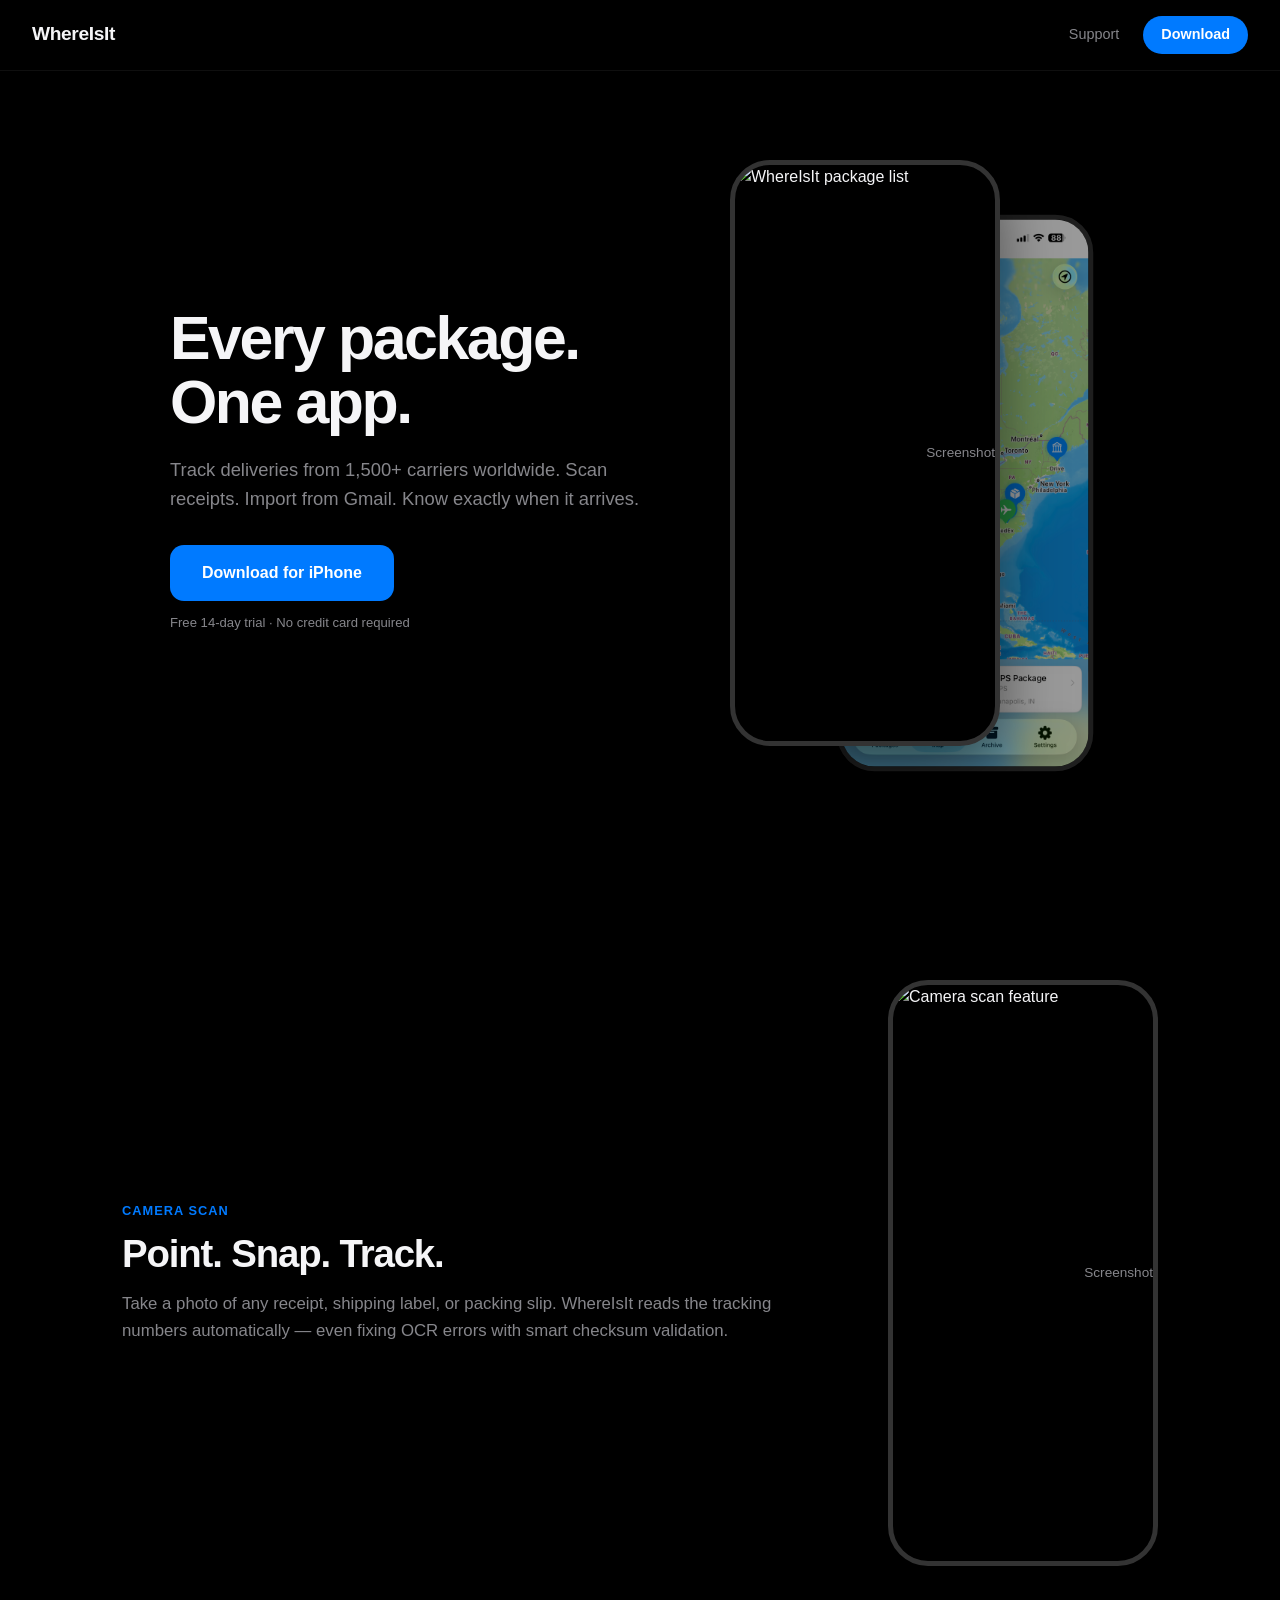
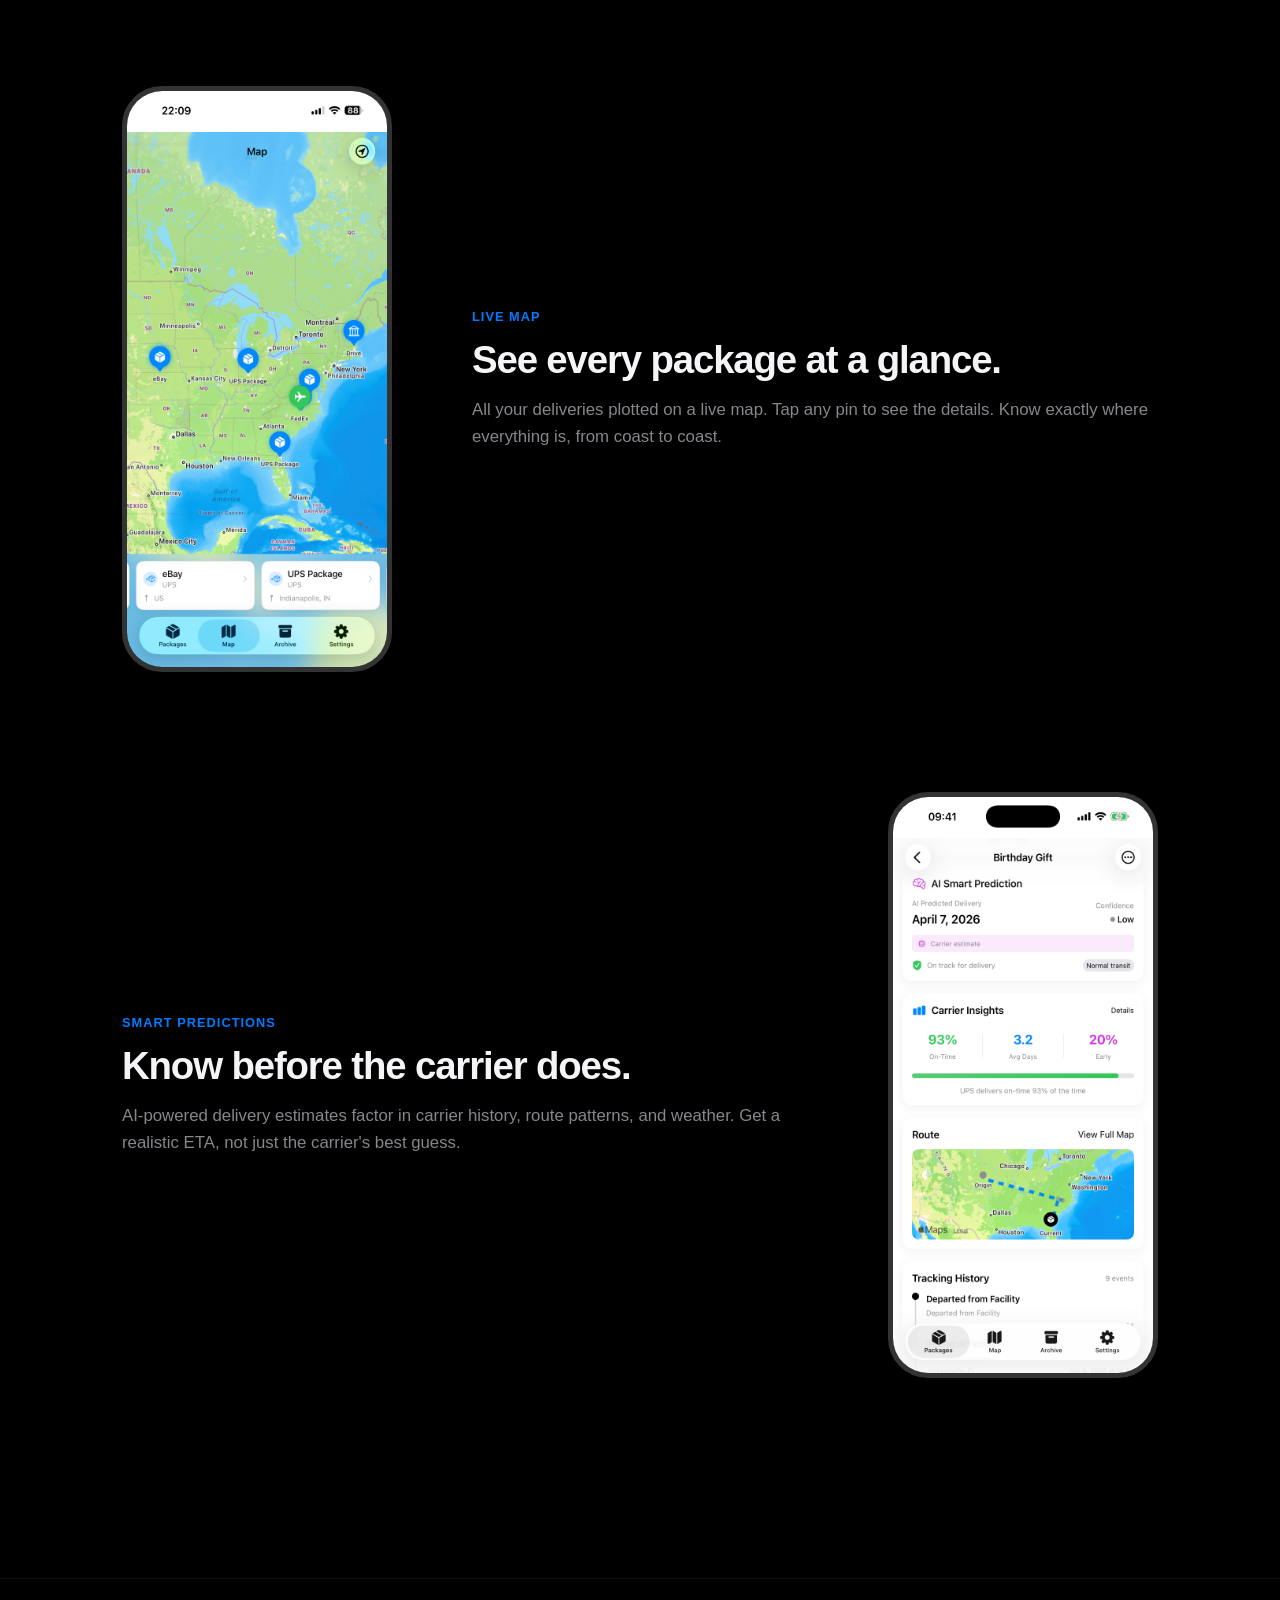
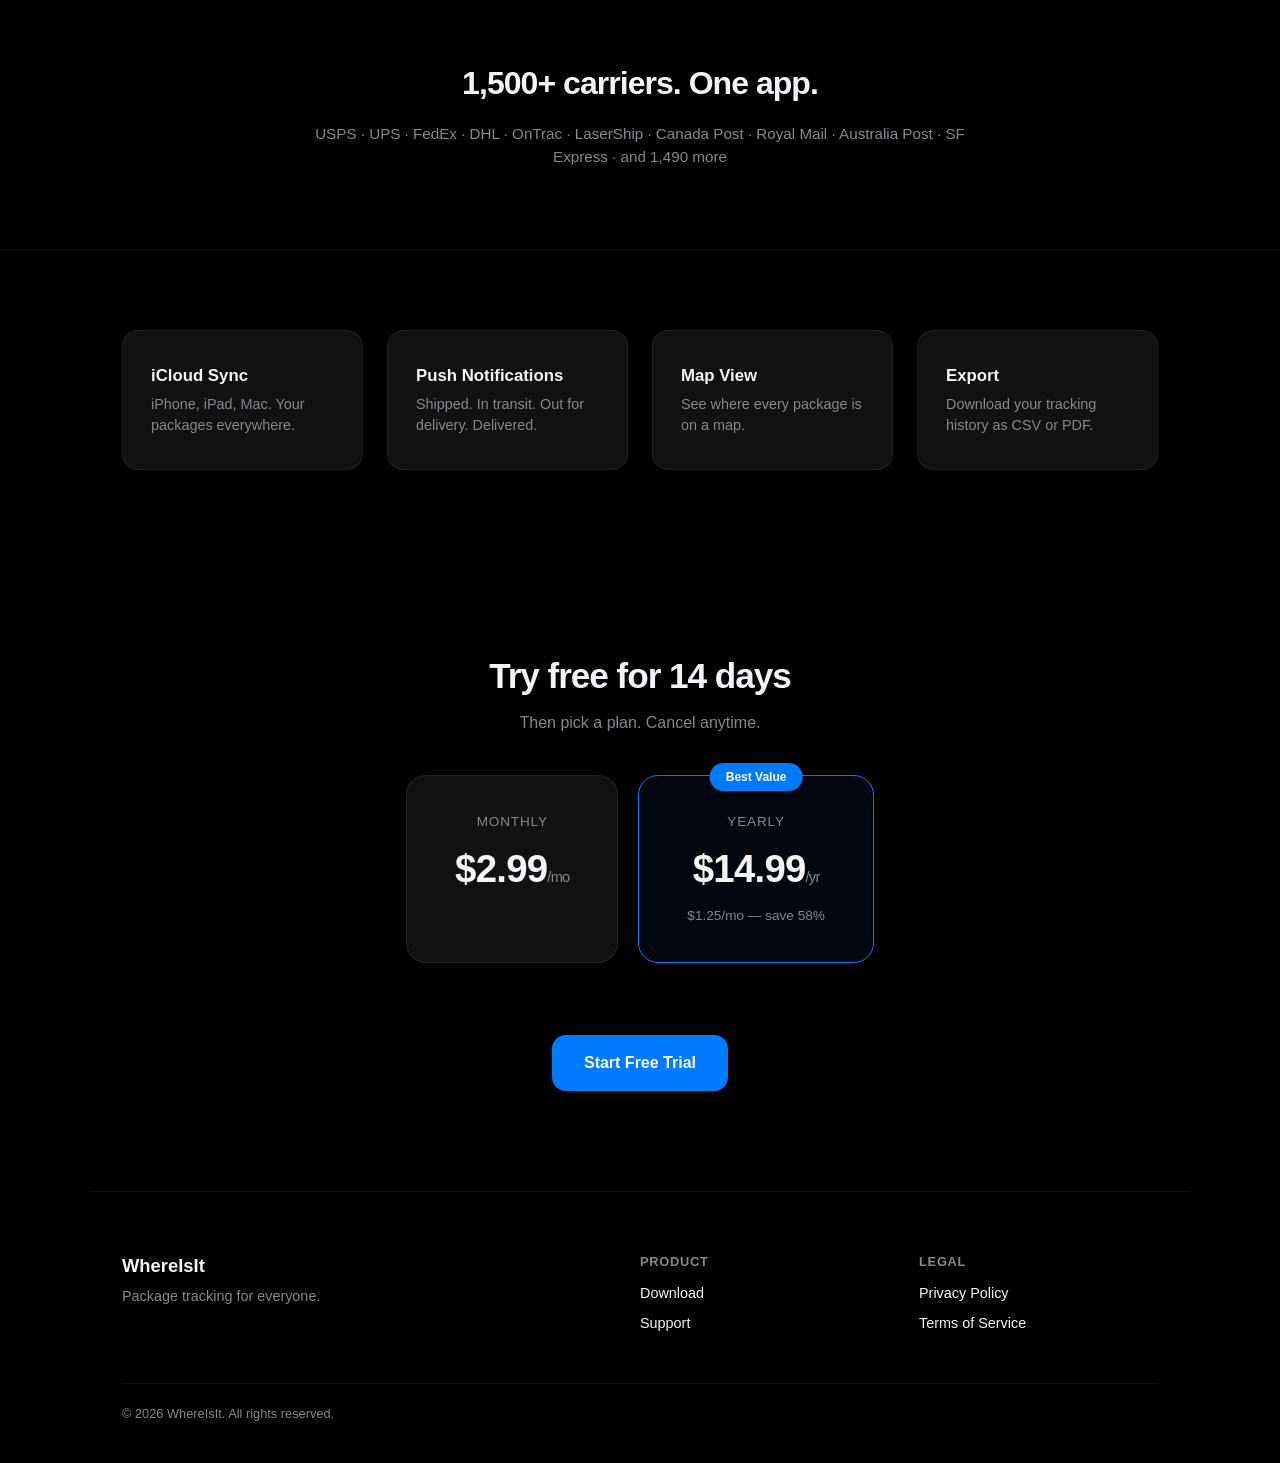
==== index.html @ 3657b67a "Rename to Push Notifications, update copyright to CR Industries LLC Co-Authored-By: Claude Opus 4.6 " ====
<!DOCTYPE html>
<html lang="en">
<head>
    <meta charset="UTF-8">
    <meta name="viewport" content="width=device-width, initial-scale=1.0">
    <title>WhereIsIt — Package Tracking</title>
    <meta name="description" content="Track packages from 1,500+ carriers in one app. USPS, UPS, FedEx, DHL and more. Camera scan, Gmail import, smart delivery predictions.">
    <link rel="stylesheet" href="landing.css">
    <link rel="icon" type="image/png" href="favicon.png">
    <meta property="og:title" content="WhereIsIt — Track All Your Packages">
    <meta property="og:description" content="One app for every delivery. 1,500+ carriers. Camera scan. Gmail import. Smart predictions.">
    <meta property="og:type" content="website">
    <meta property="og:url" content="https://whereisit.now">
</head>
<body>

    <nav>
        <a href="index.html" class="nav-logo">WhereIsIt</a>
        <div class="nav-right">
            <a href="support.html">Support</a>
            <a href="#" class="nav-download">Download</a>
        </div>
    </nav>

    <!-- Hero -->
    <section class="hero">
        <div class="hero-content">
            <h1>Every package.<br>One app.</h1>
            <p>Track deliveries from 1,500+ carriers worldwide. Scan receipts. Import from Gmail. Know exactly when it arrives.</p>
            <a href="#" class="btn-primary">Download for iPhone</a>
            <span class="hero-note">Free 14-day trial &middot; No credit card required</span>
        </div>
        <div class="hero-phones">
            <div class="phone-frame">
                <img src="screenshot-list.png" alt="WhereIsIt package list" onerror="this.parentElement.classList.add('placeholder')">
            </div>
            <div class="phone-frame phone-behind">
                <img src="screenshot-map.png" alt="WhereIsIt map view" onerror="this.parentElement.classList.add('placeholder')">
            </div>
        </div>
    </section>

    <!-- Features -->
    <section class="features">
        <div class="feature-row">
            <div class="feature-text">
                <div class="feature-label">Camera Scan</div>
                <h2>Point. Snap. Track.</h2>
                <p>Take a photo of any receipt, shipping label, or packing slip. WhereIsIt reads the tracking numbers automatically — even fixing OCR errors with smart checksum validation.</p>
            </div>
            <div class="feature-visual">
                <div class="phone-frame">
                    <img src="screenshot-scan.png" alt="Camera scan feature" onerror="this.parentElement.classList.add('placeholder')">
                </div>
            </div>
        </div>

        <div class="feature-row reverse">
            <div class="feature-text">
                <div class="feature-label">Live Map</div>
                <h2>See every package at a glance.</h2>
                <p>All your deliveries plotted on a live map. Tap any pin to see the details. Know exactly where everything is, from coast to coast.</p>
            </div>
            <div class="feature-visual">
                <div class="phone-frame">
                    <img src="screenshot-map.png" alt="Package map view" onerror="this.parentElement.classList.add('placeholder')">
                </div>
            </div>
        </div>

        <div class="feature-row">
            <div class="feature-text">
                <div class="feature-label">Smart Predictions</div>
                <h2>Know before the carrier does.</h2>
                <p>AI-powered delivery estimates factor in carrier history, route patterns, and weather. Get a realistic ETA, not just the carrier's best guess.</p>
            </div>
            <div class="feature-visual">
                <div class="phone-frame">
                    <img src="screenshot-detail.png" alt="Delivery prediction" onerror="this.parentElement.classList.add('placeholder')">
                </div>
            </div>
        </div>
    </section>

    <!-- Carriers -->
    <section class="carriers">
        <h2>1,500+ carriers. One app.</h2>
        <p>USPS &middot; UPS &middot; FedEx &middot; DHL &middot; OnTrac &middot; LaserShip &middot; Canada Post &middot; Royal Mail &middot; Australia Post &middot; SF Express &middot; and 1,490 more</p>
    </section>

    <!-- More features -->
    <section class="grid-features">
        <div class="grid-feature">
            <h3>iCloud Sync</h3>
            <p>iPhone, iPad, Mac. Your packages everywhere.</p>
        </div>
        <div class="grid-feature">
            <h3>Push Notifications</h3>
            <p>Shipped. In transit. Out for delivery. Delivered.</p>
        </div>
        <div class="grid-feature">
            <h3>Map View</h3>
            <p>See where every package is on a map.</p>
        </div>
        <div class="grid-feature">
            <h3>Export</h3>
            <p>Download your tracking history as CSV or PDF.</p>
        </div>
    </section>

    <!-- Pricing -->
    <section class="pricing">
        <h2>Try free for 14 days</h2>
        <p class="pricing-sub">Then pick a plan. Cancel anytime.</p>
        <div class="pricing-options">
            <div class="plan">
                <div class="plan-name">Monthly</div>
                <div class="plan-price">$2.99<span>/mo</span></div>
            </div>
            <div class="plan plan-featured">
                <div class="plan-badge">Best Value</div>
                <div class="plan-name">Yearly</div>
                <div class="plan-price">$14.99<span>/yr</span></div>
                <div class="plan-savings">$1.25/mo — save 58%</div>
            </div>
        </div>
        <a href="#" class="btn-primary">Start Free Trial</a>
    </section>

    <!-- Footer -->
    <footer>
        <div class="footer-grid">
            <div class="footer-col">
                <div class="footer-logo">WhereIsIt</div>
                <p class="footer-tagline">Package tracking for everyone.</p>
            </div>
            <div class="footer-col">
                <h4>Product</h4>
                <a href="#">Download</a>
                <a href="support.html">Support</a>
            </div>
            <div class="footer-col">
                <h4>Legal</h4>
                <a href="privacy.html">Privacy Policy</a>
                <a href="terms.html">Terms of Service</a>
            </div>
        </div>
        <div class="footer-bottom">
            <p>&copy; 2026 WhereIsIt. All rights reserved.</p>
        </div>
    </footer>

</body>
</html>
---- landing.css ----
* { margin: 0; padding: 0; box-sizing: border-box; }

:root {
    --bg: #000;
    --surface: #111;
    --surface-2: #1a1a1a;
    --text: #f5f5f7;
    --text-secondary: #86868b;
    --accent: #007AFF;
    --radius: 16px;
}

body {
    font-family: -apple-system, BlinkMacSystemFont, 'SF Pro Display', 'Helvetica Neue', sans-serif;
    background: var(--bg);
    color: var(--text);
    line-height: 1.5;
    -webkit-font-smoothing: antialiased;
}

/* Nav */
nav {
    position: fixed;
    top: 0;
    left: 0;
    right: 0;
    z-index: 100;
    display: flex;
    justify-content: space-between;
    align-items: center;
    padding: 16px 32px;
    background: rgba(0, 0, 0, 0.7);
    backdrop-filter: saturate(180%) blur(20px);
    -webkit-backdrop-filter: saturate(180%) blur(20px);
    border-bottom: 1px solid rgba(255, 255, 255, 0.06);
}

.nav-logo {
    font-size: 1.2em;
    font-weight: 700;
    color: var(--text);
    text-decoration: none;
    letter-spacing: -0.02em;
}

.nav-right {
    display: flex;
    gap: 24px;
    align-items: center;
}

.nav-right a {
    color: var(--text-secondary);
    text-decoration: none;
    font-size: 0.9em;
    font-weight: 500;
    transition: color 0.2s;
}

.nav-right a:hover { color: var(--text); }

.nav-download {
    background: var(--accent) !important;
    color: white !important;
    padding: 8px 18px;
    border-radius: 20px;
    font-weight: 600 !important;
}

/* Hero */
.hero {
    min-height: 100vh;
    display: flex;
    align-items: center;
    justify-content: center;
    padding: 120px 32px 80px;
    gap: 60px;
    max-width: 1200px;
    margin: 0 auto;
}

.hero-content {
    flex: 1;
    max-width: 500px;
}

.hero-content h1 {
    font-size: 3.8em;
    font-weight: 700;
    line-height: 1.05;
    letter-spacing: -0.04em;
}

.hero-content p {
    font-size: 1.15em;
    color: var(--text-secondary);
    margin-top: 20px;
    line-height: 1.6;
}

.btn-primary {
    display: inline-block;
    margin-top: 32px;
    padding: 16px 32px;
    background: var(--accent);
    color: white;
    text-decoration: none;
    border-radius: 14px;
    font-size: 1em;
    font-weight: 600;
    transition: opacity 0.2s;
}

.btn-primary:hover { opacity: 0.85; }

.hero-note {
    display: block;
    margin-top: 12px;
    font-size: 0.82em;
    color: var(--text-secondary);
}

.hero-phones {
    flex: 0 0 auto;
    position: relative;
    width: 380px;
    height: 620px;
}

/* Phone mockup */
.phone-frame {
    width: 270px;
    height: 586px;
    background: #000;
    border-radius: 40px;
    border: 5px solid #333;
    overflow: hidden;
    position: relative;
    box-shadow: 0 20px 60px rgba(0, 0, 0, 0.5);
}

.phone-frame img {
    width: 100%;
    height: 100%;
    object-fit: fill;
}

.phone-frame.placeholder {
    display: flex;
    align-items: center;
    justify-content: center;
}

.phone-frame.placeholder::after {
    content: 'Screenshot';
    color: var(--text-secondary);
    font-size: 0.85em;
}

.hero-phones .phone-frame:first-child {
    position: absolute;
    left: 0;
    top: 0;
    z-index: 2;
}

.hero-phones .phone-behind {
    position: absolute;
    left: 100px;
    top: 40px;
    z-index: 1;
    opacity: 0.6;
    transform: scale(0.95);
}

/* Features */
.features {
    max-width: 1100px;
    margin: 0 auto;
    padding: 80px 32px;
}

.feature-row {
    display: flex;
    align-items: center;
    gap: 80px;
    margin-bottom: 120px;
}

.feature-row.reverse {
    flex-direction: row-reverse;
}

.feature-text {
    flex: 1;
}

.feature-label {
    font-size: 0.8em;
    font-weight: 600;
    color: var(--accent);
    text-transform: uppercase;
    letter-spacing: 0.08em;
    margin-bottom: 12px;
}

.feature-text h2 {
    font-size: 2.4em;
    font-weight: 700;
    line-height: 1.1;
    letter-spacing: -0.03em;
}

.feature-text p {
    font-size: 1.05em;
    color: var(--text-secondary);
    margin-top: 16px;
    line-height: 1.6;
}

.feature-visual {
    flex: 0 0 auto;
}

.feature-visual .phone-frame {
    width: 270px;
    height: 586px;
}

/* Carriers */
.carriers {
    text-align: center;
    padding: 80px 32px;
    border-top: 1px solid rgba(255, 255, 255, 0.06);
    border-bottom: 1px solid rgba(255, 255, 255, 0.06);
}

.carriers h2 {
    font-size: 2em;
    font-weight: 700;
    letter-spacing: -0.03em;
}

.carriers p {
    color: var(--text-secondary);
    margin-top: 16px;
    font-size: 0.95em;
    max-width: 700px;
    margin-left: auto;
    margin-right: auto;
}

/* Grid features */
.grid-features {
    max-width: 1100px;
    margin: 0 auto;
    padding: 80px 32px;
    display: grid;
    grid-template-columns: repeat(4, 1fr);
    gap: 24px;
}

.grid-feature {
    background: var(--surface);
    border-radius: var(--radius);
    padding: 32px 28px;
    border: 1px solid rgba(255, 255, 255, 0.06);
}

.grid-feature h3 {
    font-size: 1.05em;
    font-weight: 650;
    margin-bottom: 6px;
}

.grid-feature p {
    font-size: 0.9em;
    color: var(--text-secondary);
    line-height: 1.5;
}

/* Pricing */
.pricing {
    text-align: center;
    padding: 100px 32px;
}

.pricing h2 {
    font-size: 2.2em;
    font-weight: 700;
    letter-spacing: -0.03em;
}

.pricing-sub {
    color: var(--text-secondary);
    margin-top: 8px;
    margin-bottom: 40px;
}

.pricing-options {
    display: flex;
    justify-content: center;
    gap: 20px;
    margin-bottom: 40px;
    flex-wrap: wrap;
}

.plan {
    background: var(--surface);
    border: 1px solid rgba(255, 255, 255, 0.08);
    border-radius: 20px;
    padding: 36px 48px;
    min-width: 200px;
    position: relative;
}

.plan-featured {
    border-color: var(--accent);
    background: rgba(0, 122, 255, 0.06);
}

.plan-badge {
    position: absolute;
    top: -13px;
    left: 50%;
    transform: translateX(-50%);
    background: var(--accent);
    color: white;
    padding: 5px 16px;
    border-radius: 20px;
    font-size: 0.75em;
    font-weight: 600;
    white-space: nowrap;
}

.plan-name {
    font-size: 0.85em;
    color: var(--text-secondary);
    text-transform: uppercase;
    letter-spacing: 0.06em;
    font-weight: 500;
    margin-bottom: 8px;
}

.plan-price {
    font-size: 2.4em;
    font-weight: 700;
    letter-spacing: -0.02em;
}

.plan-price span {
    font-size: 0.38em;
    font-weight: 400;
    color: var(--text-secondary);
}

.plan-savings {
    margin-top: 8px;
    font-size: 0.85em;
    color: var(--text-secondary);
}

/* Footer */
footer {
    border-top: 1px solid rgba(255, 255, 255, 0.06);
    padding: 60px 32px 40px;
    max-width: 1100px;
    margin: 0 auto;
}

.footer-grid {
    display: grid;
    grid-template-columns: 2fr 1fr 1fr;
    gap: 40px;
    margin-bottom: 40px;
}

.footer-logo {
    font-size: 1.15em;
    font-weight: 700;
    margin-bottom: 6px;
}

.footer-tagline {
    color: var(--text-secondary);
    font-size: 0.9em;
}

.footer-col h4 {
    font-size: 0.8em;
    text-transform: uppercase;
    letter-spacing: 0.06em;
    color: var(--text-secondary);
    margin-bottom: 12px;
}

.footer-col a {
    display: block;
    color: var(--text);
    text-decoration: none;
    font-size: 0.9em;
    margin-bottom: 8px;
    transition: color 0.2s;
}

.footer-col a:hover { color: var(--accent); }

.footer-bottom {
    border-top: 1px solid rgba(255, 255, 255, 0.06);
    padding-top: 20px;
}

.footer-bottom p {
    font-size: 0.8em;
    color: var(--text-secondary);
}

/* Responsive */
@media (max-width: 900px) {
    .hero {
        flex-direction: column;
        text-align: center;
        padding-top: 100px;
        min-height: auto;
    }
    .hero-content h1 { font-size: 2.6em; }
    .hero-phones {
        width: 280px;
        height: 480px;
    }
    .hero-phones .phone-frame {
        width: 220px;
        height: 450px;
    }
    .hero-phones .phone-behind {
        left: 60px;
        top: 30px;
    }
    .feature-row,
    .feature-row.reverse {
        flex-direction: column;
        text-align: center;
        gap: 40px;
    }
    .grid-features {
        grid-template-columns: repeat(2, 1fr);
    }
    .footer-grid {
        grid-template-columns: 1fr;
    }
}

@media (max-width: 600px) {
    .hero-content h1 { font-size: 2em; }
    .feature-text h2 { font-size: 1.8em; }
    .grid-features {
        grid-template-columns: 1fr;
    }
    nav { padding: 14px 20px; }
    .hero, .features, .carriers, .grid-features, .pricing {
        padding-left: 20px;
        padding-right: 20px;
    }
}
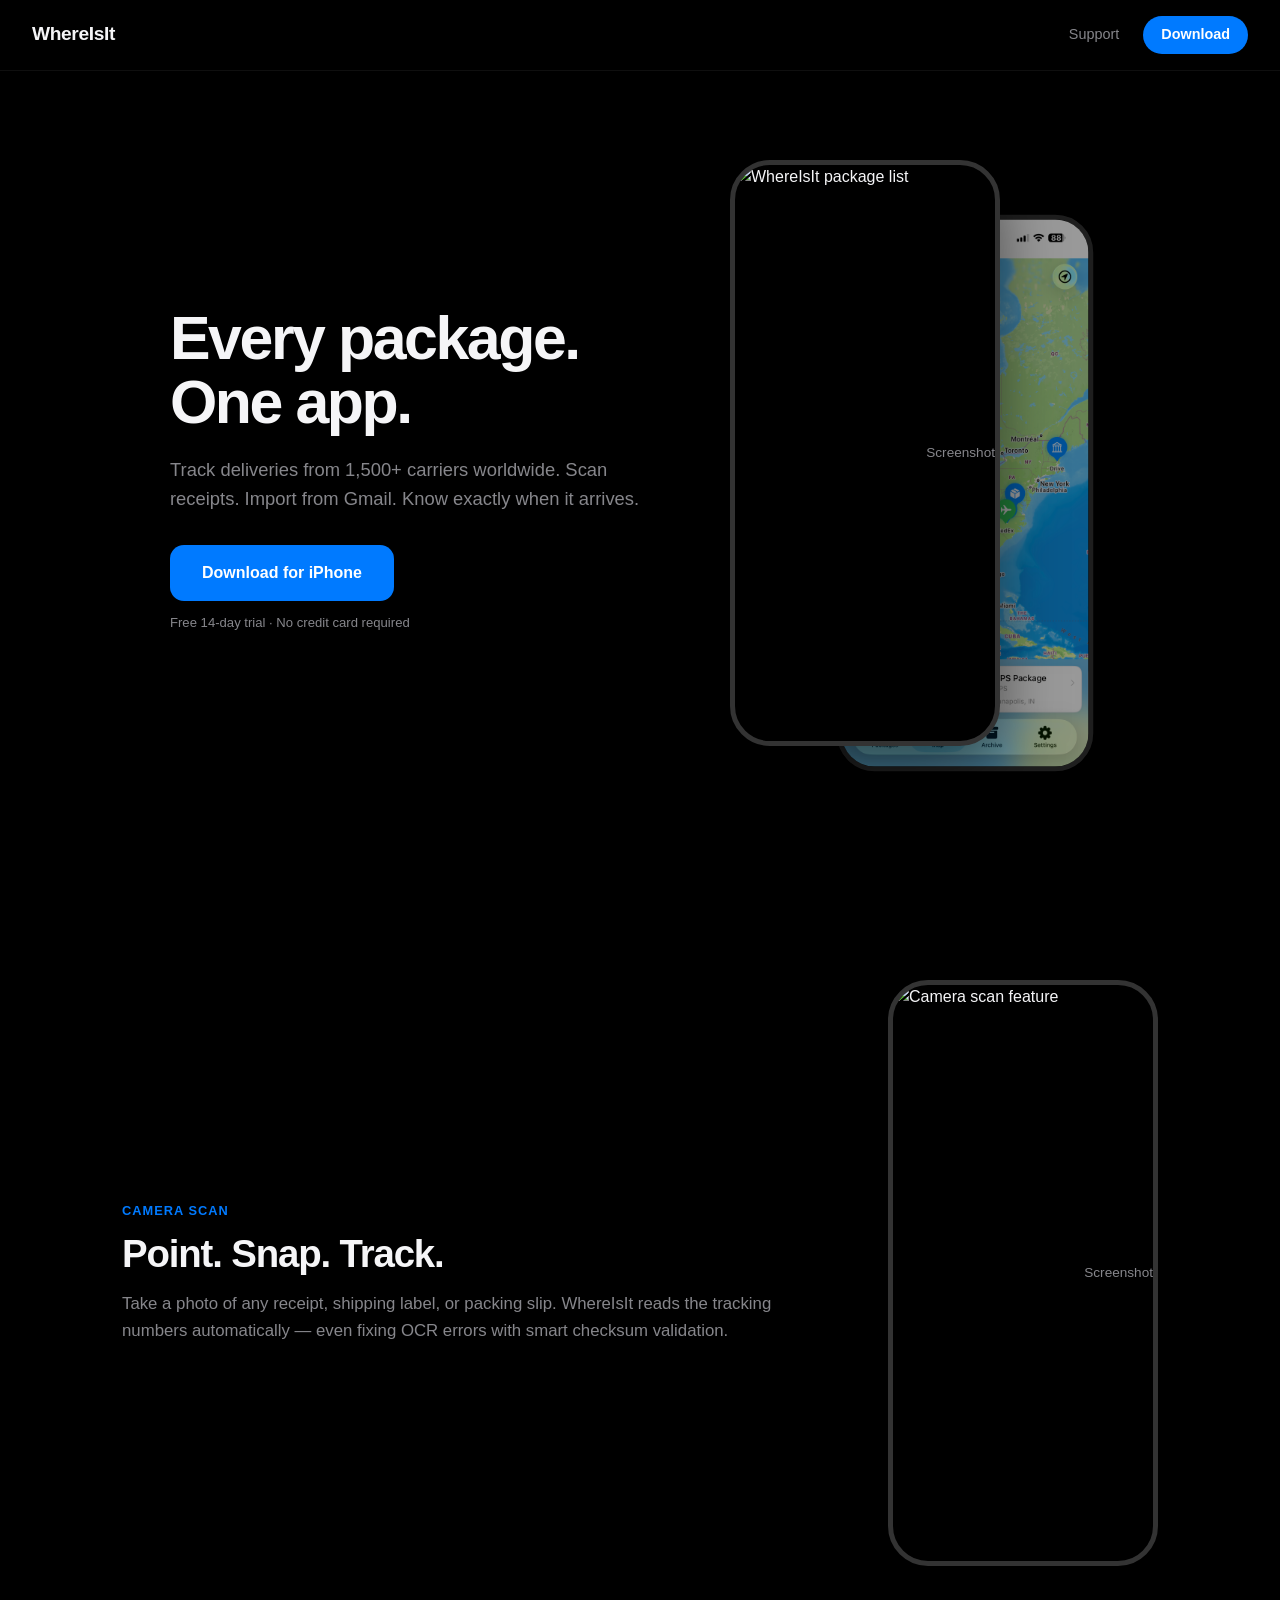
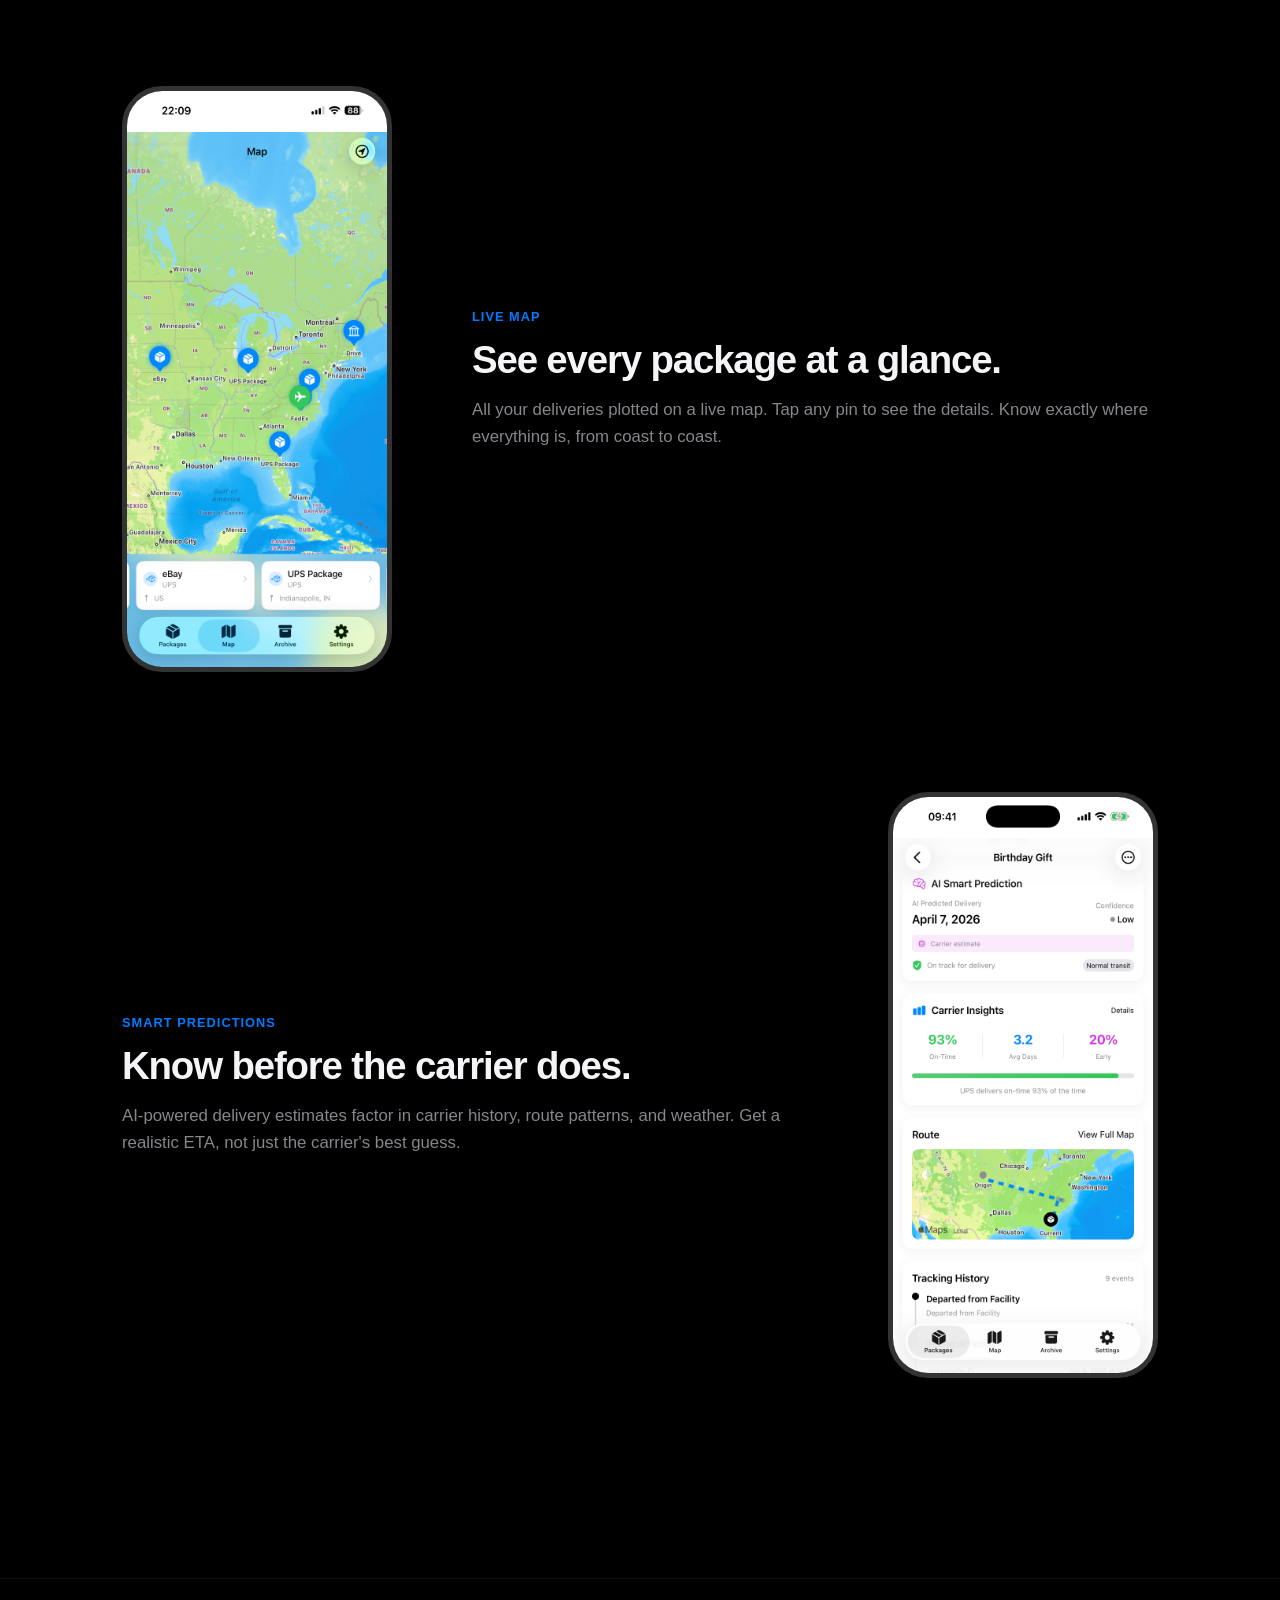
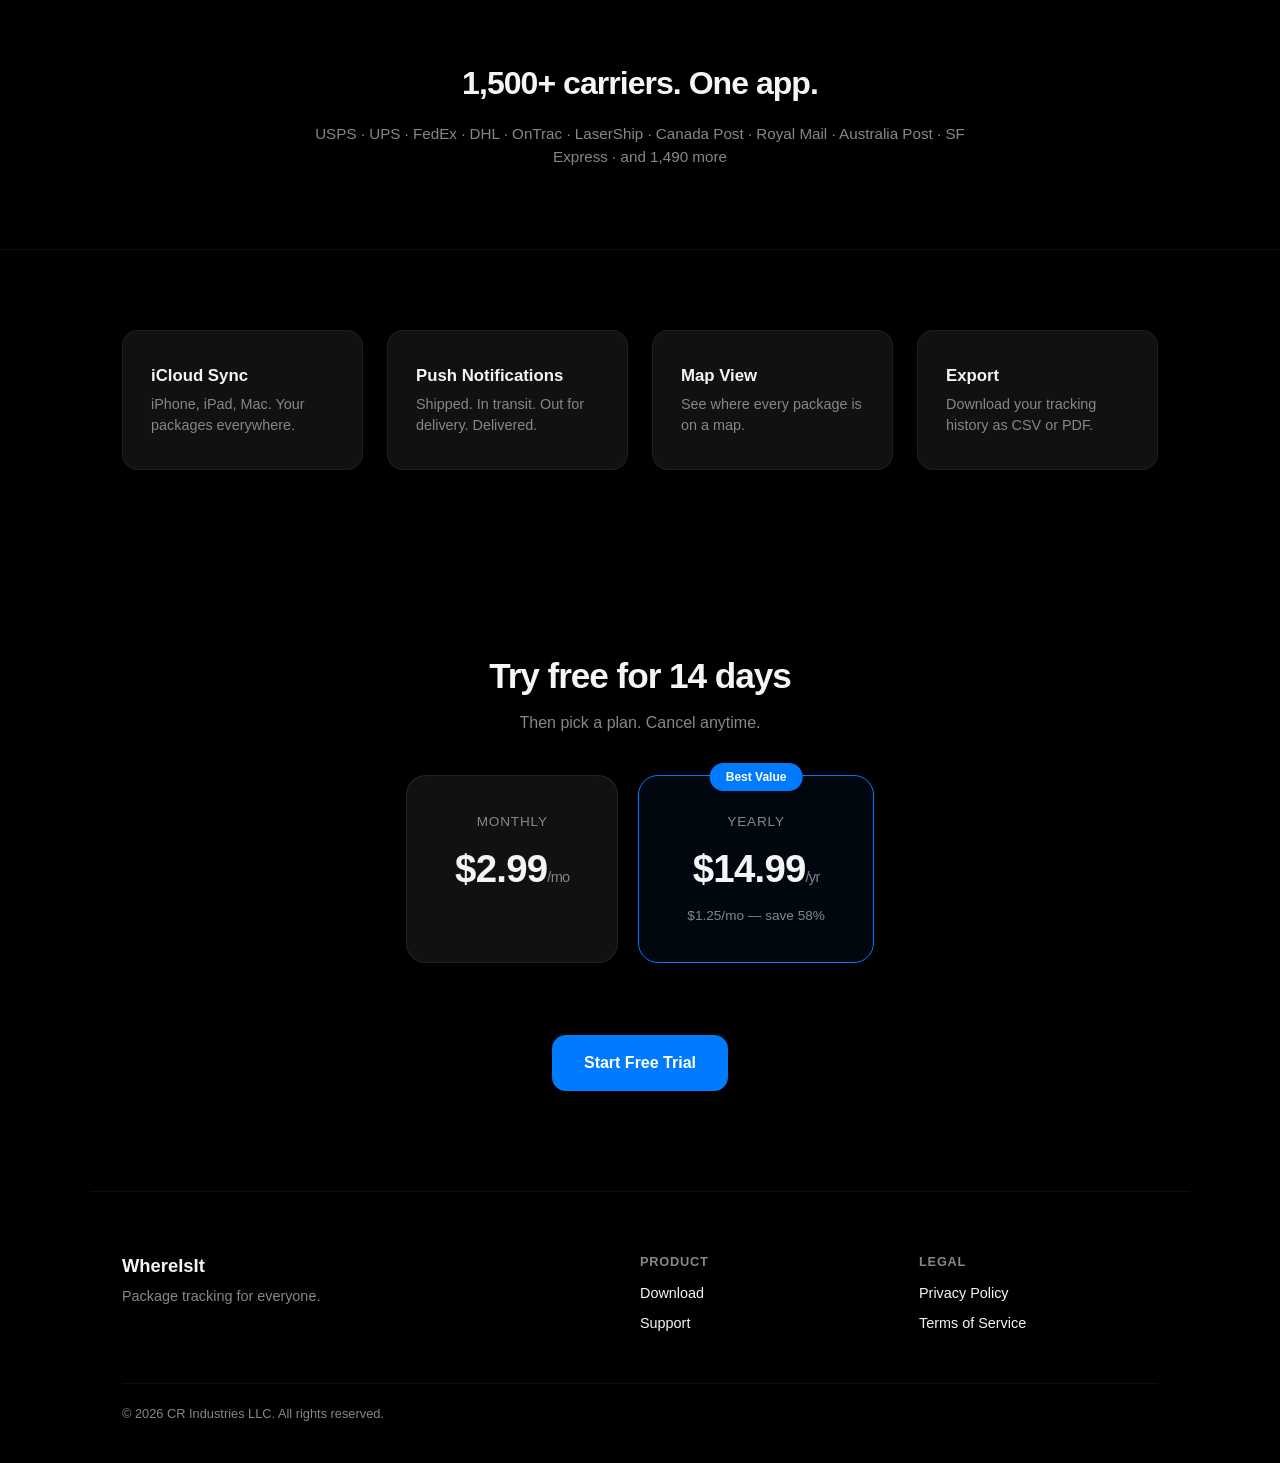
==== commit f04fe9e4: "Fix copyright on all pages to CR Industries LLC Co-Authored-By: Claude Opus 4.6 (1M context) <norepl" ====
--- a/index.html
+++ b/index.html
@@ -146,7 +146,7 @@
             </div>
         </div>
         <div class="footer-bottom">
-            <p>&copy; 2026 WhereIsIt. All rights reserved.</p>
+            <p>&copy; 2026 CR Industries LLC. All rights reserved.</p>
         </div>
     </footer>
 
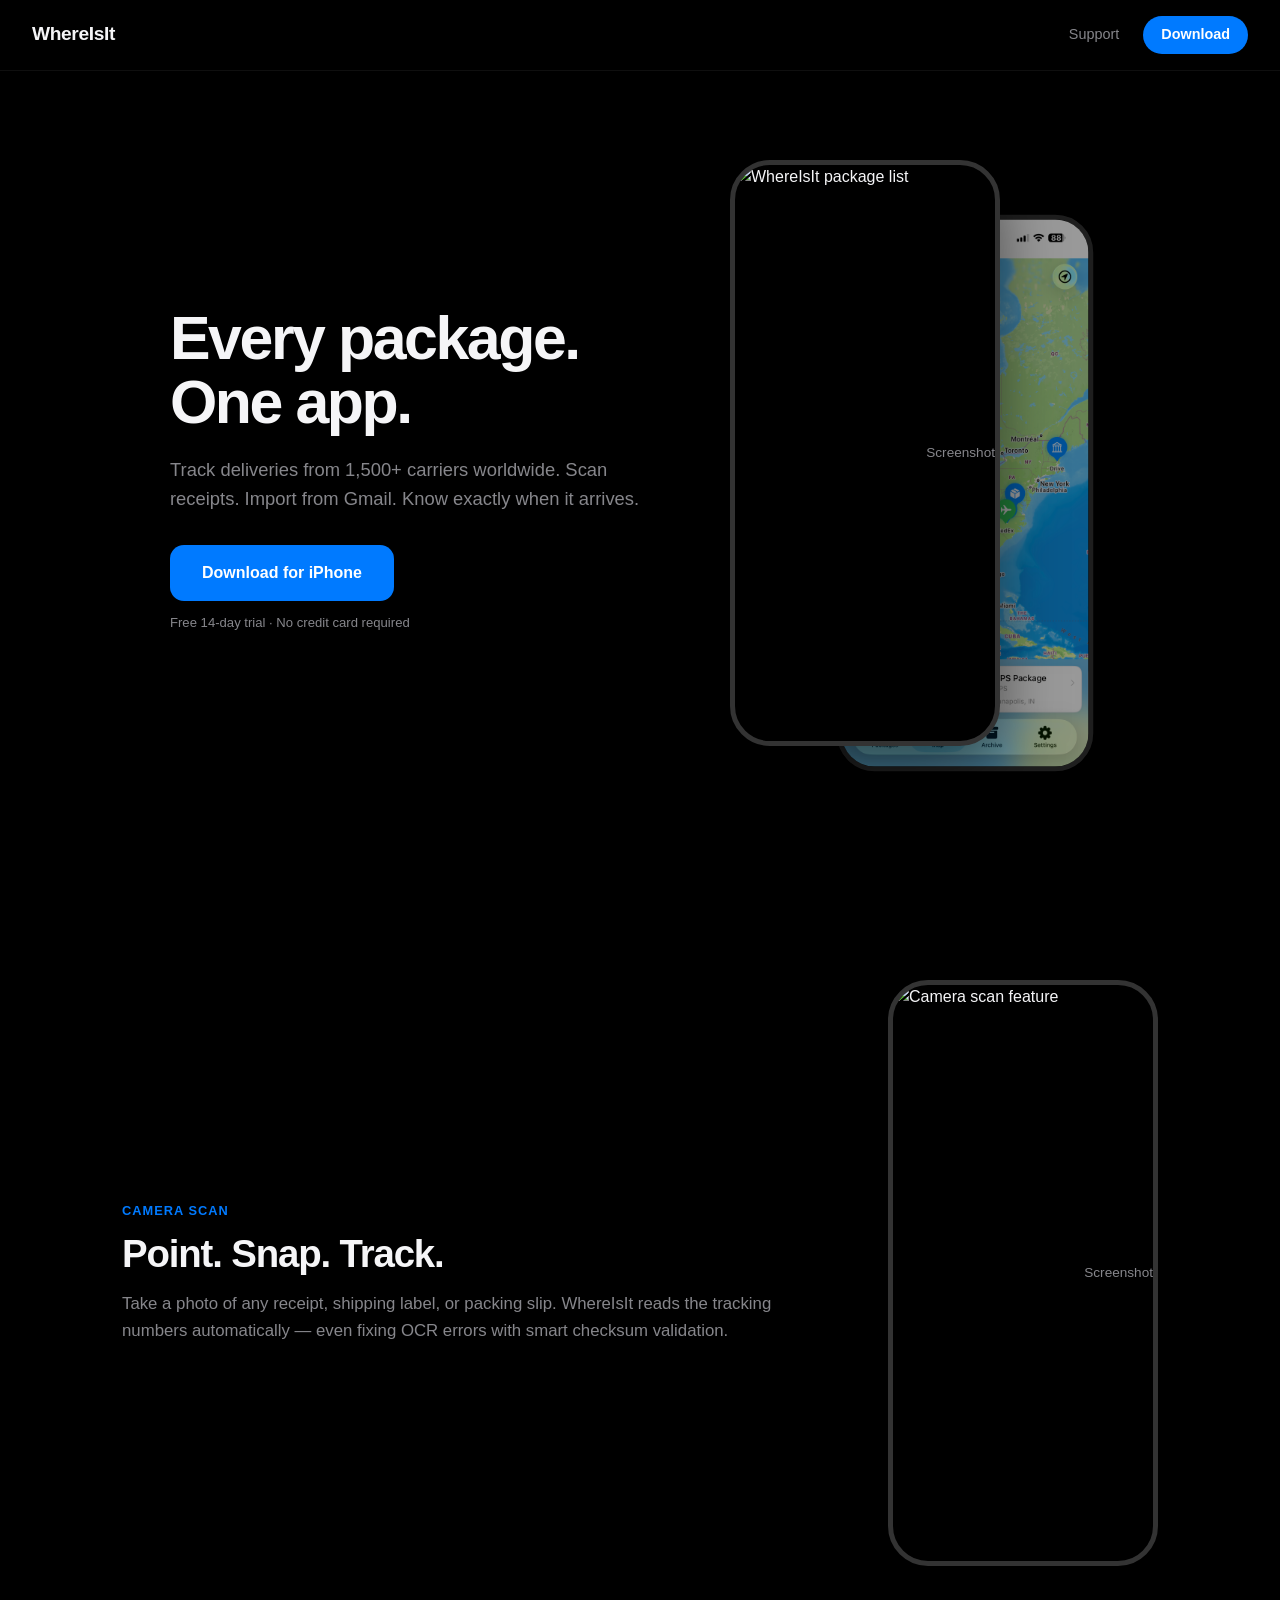
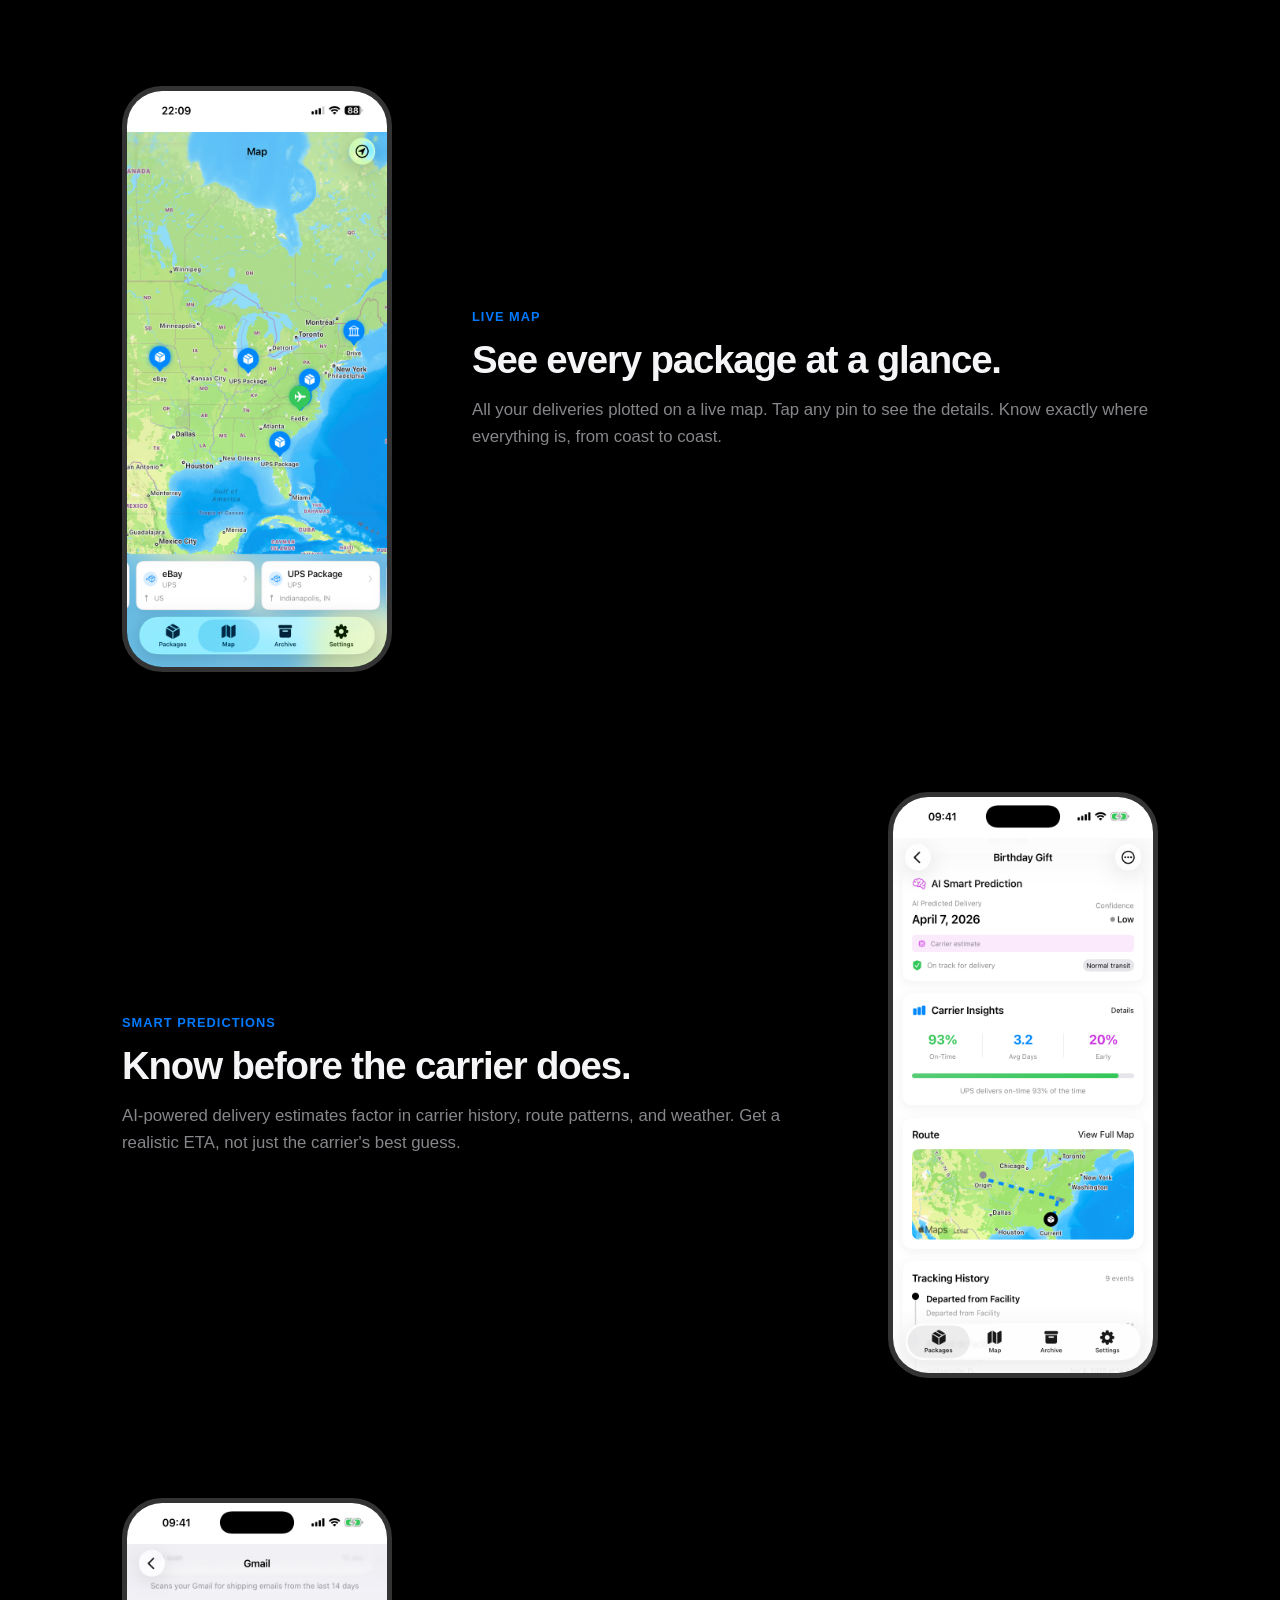
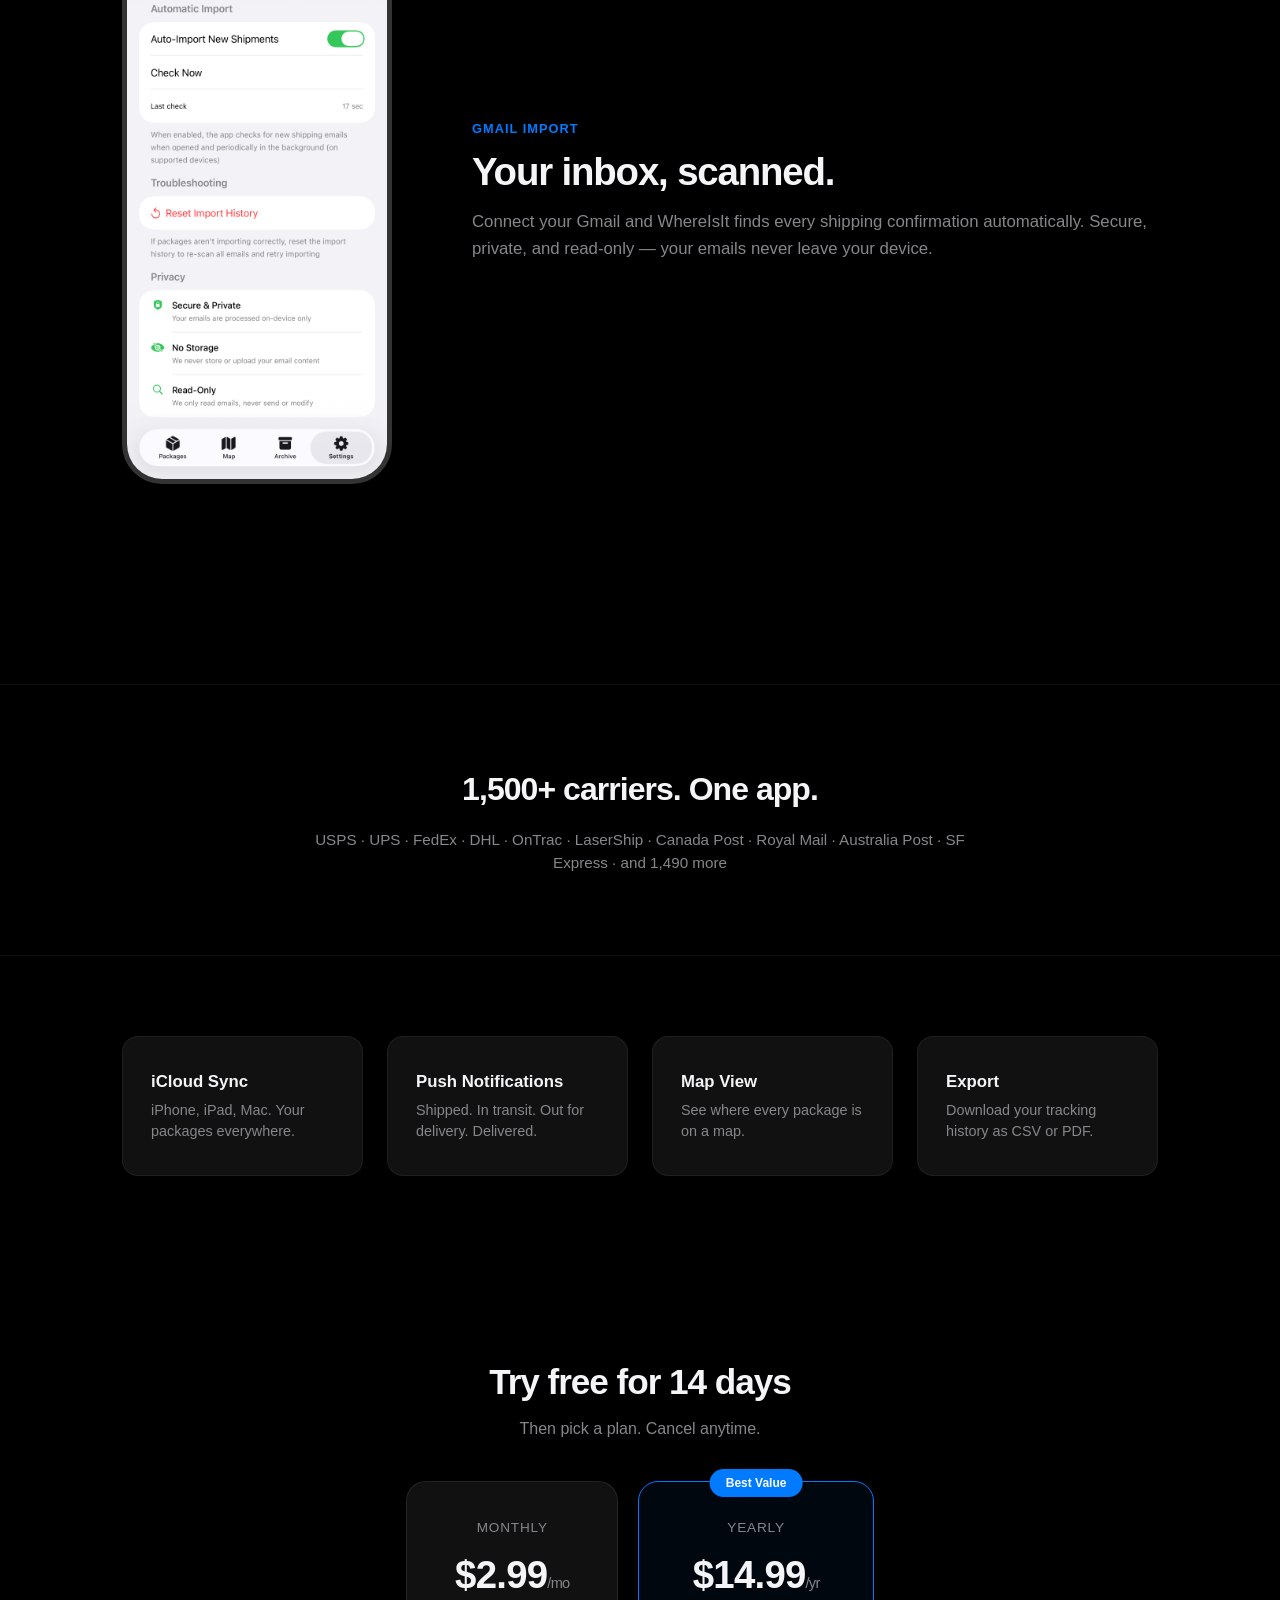
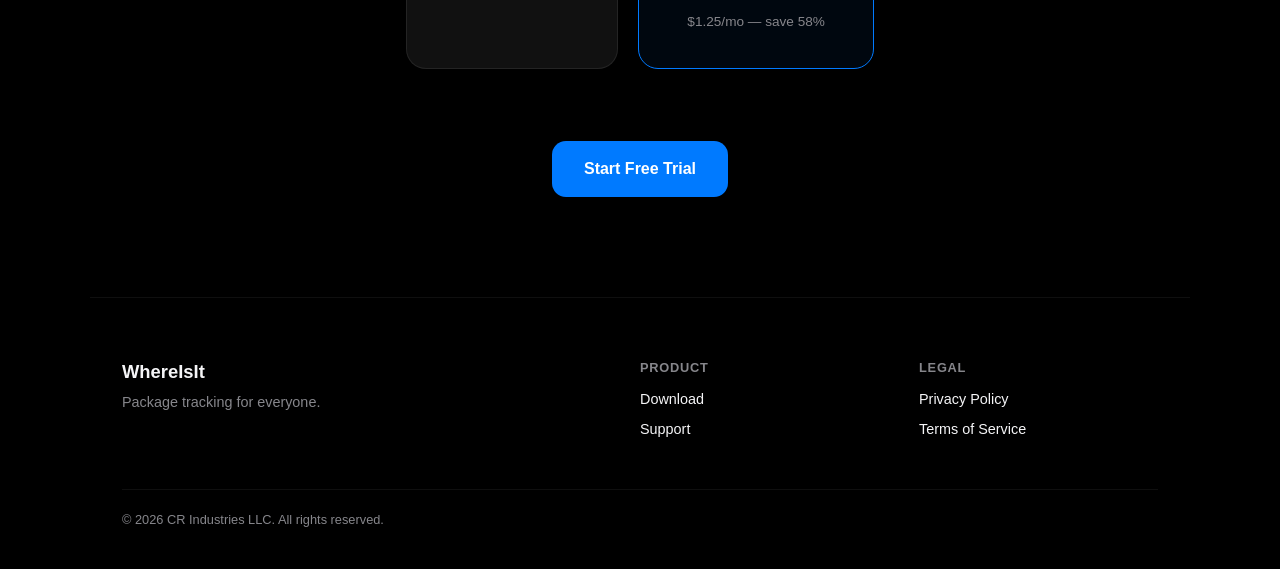
==== commit cacb9c4f: "Add Gmail Import section back with settings screenshot Shows auto-import toggle, privacy badges (Sec" ====
--- a/index.html
+++ b/index.html
@@ -80,6 +80,19 @@
                 </div>
             </div>
         </div>
+
+        <div class="feature-row reverse">
+            <div class="feature-text">
+                <div class="feature-label">Gmail Import</div>
+                <h2>Your inbox, scanned.</h2>
+                <p>Connect your Gmail and WhereIsIt finds every shipping confirmation automatically. Secure, private, and read-only — your emails never leave your device.</p>
+            </div>
+            <div class="feature-visual">
+                <div class="phone-frame">
+                    <img src="screenshot-gmail.png" alt="Gmail import" onerror="this.parentElement.classList.add('placeholder')">
+                </div>
+            </div>
+        </div>
     </section>
 
     <!-- Carriers -->
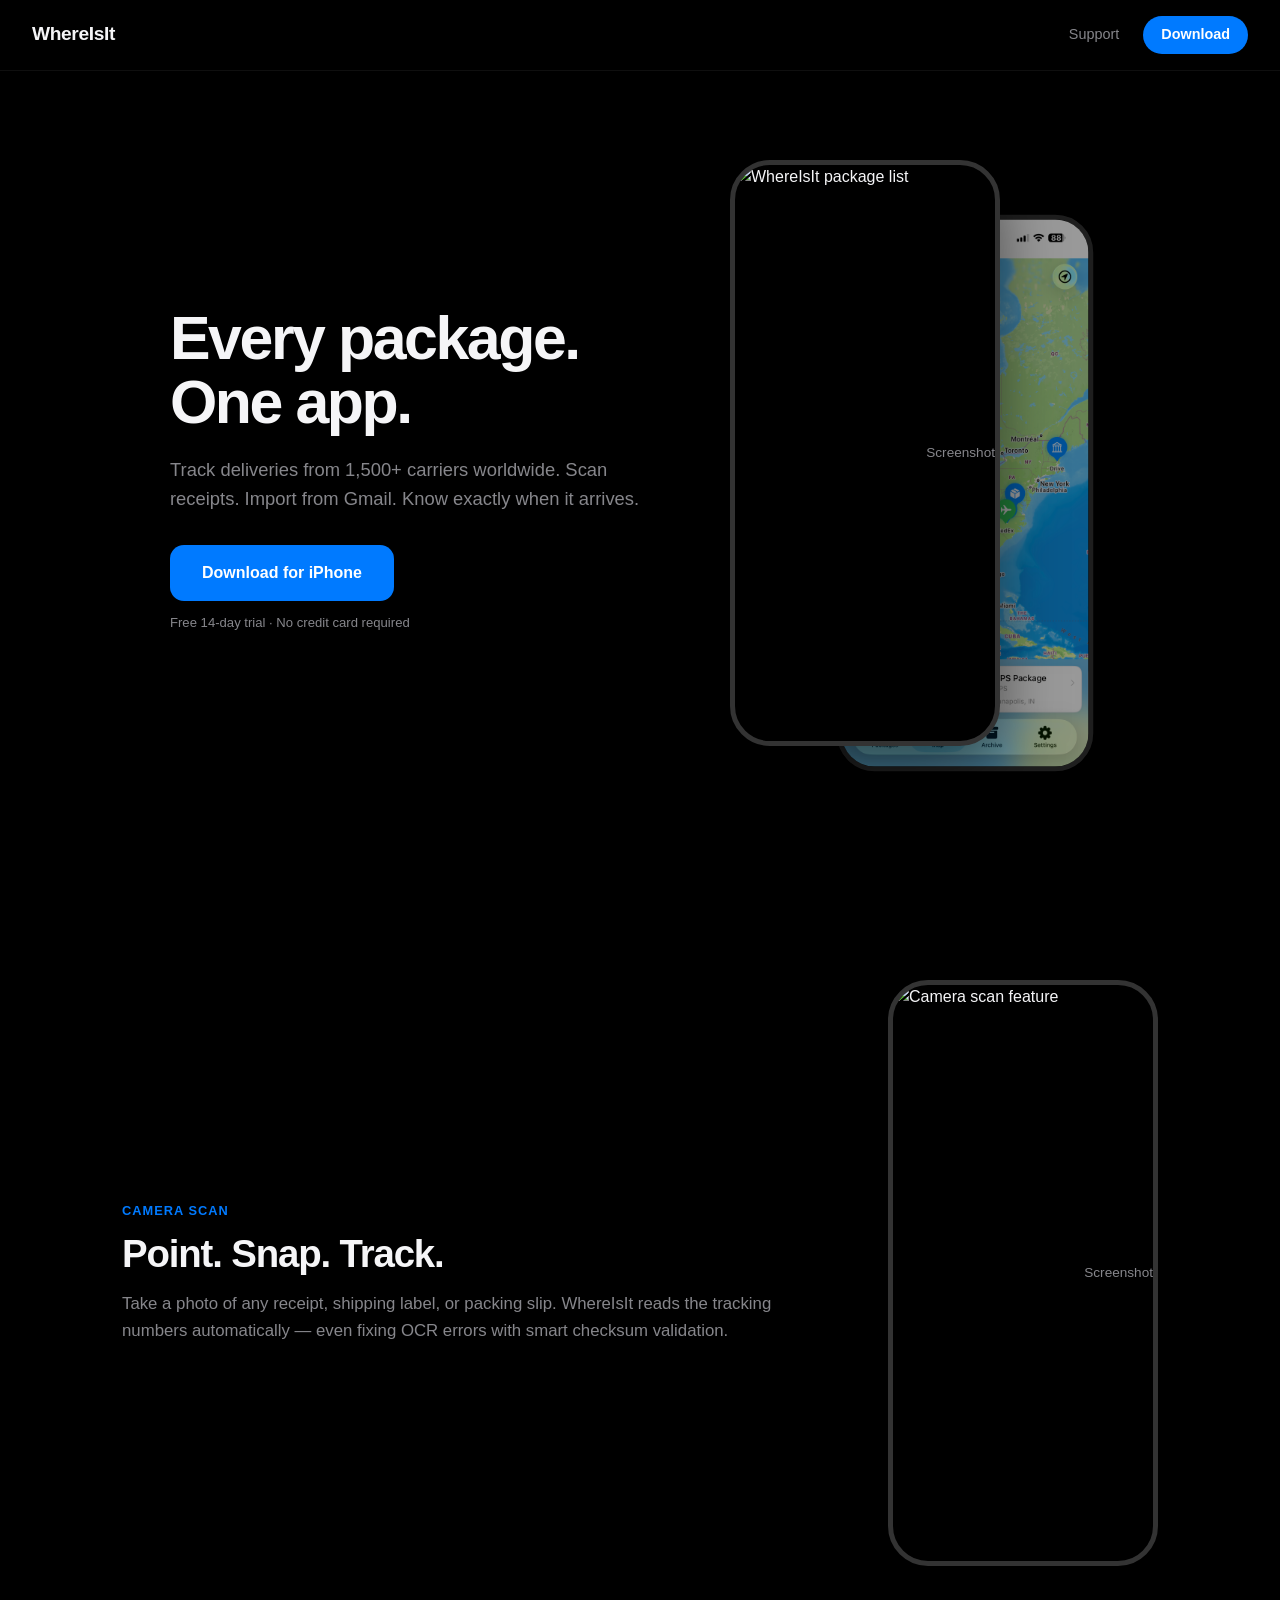
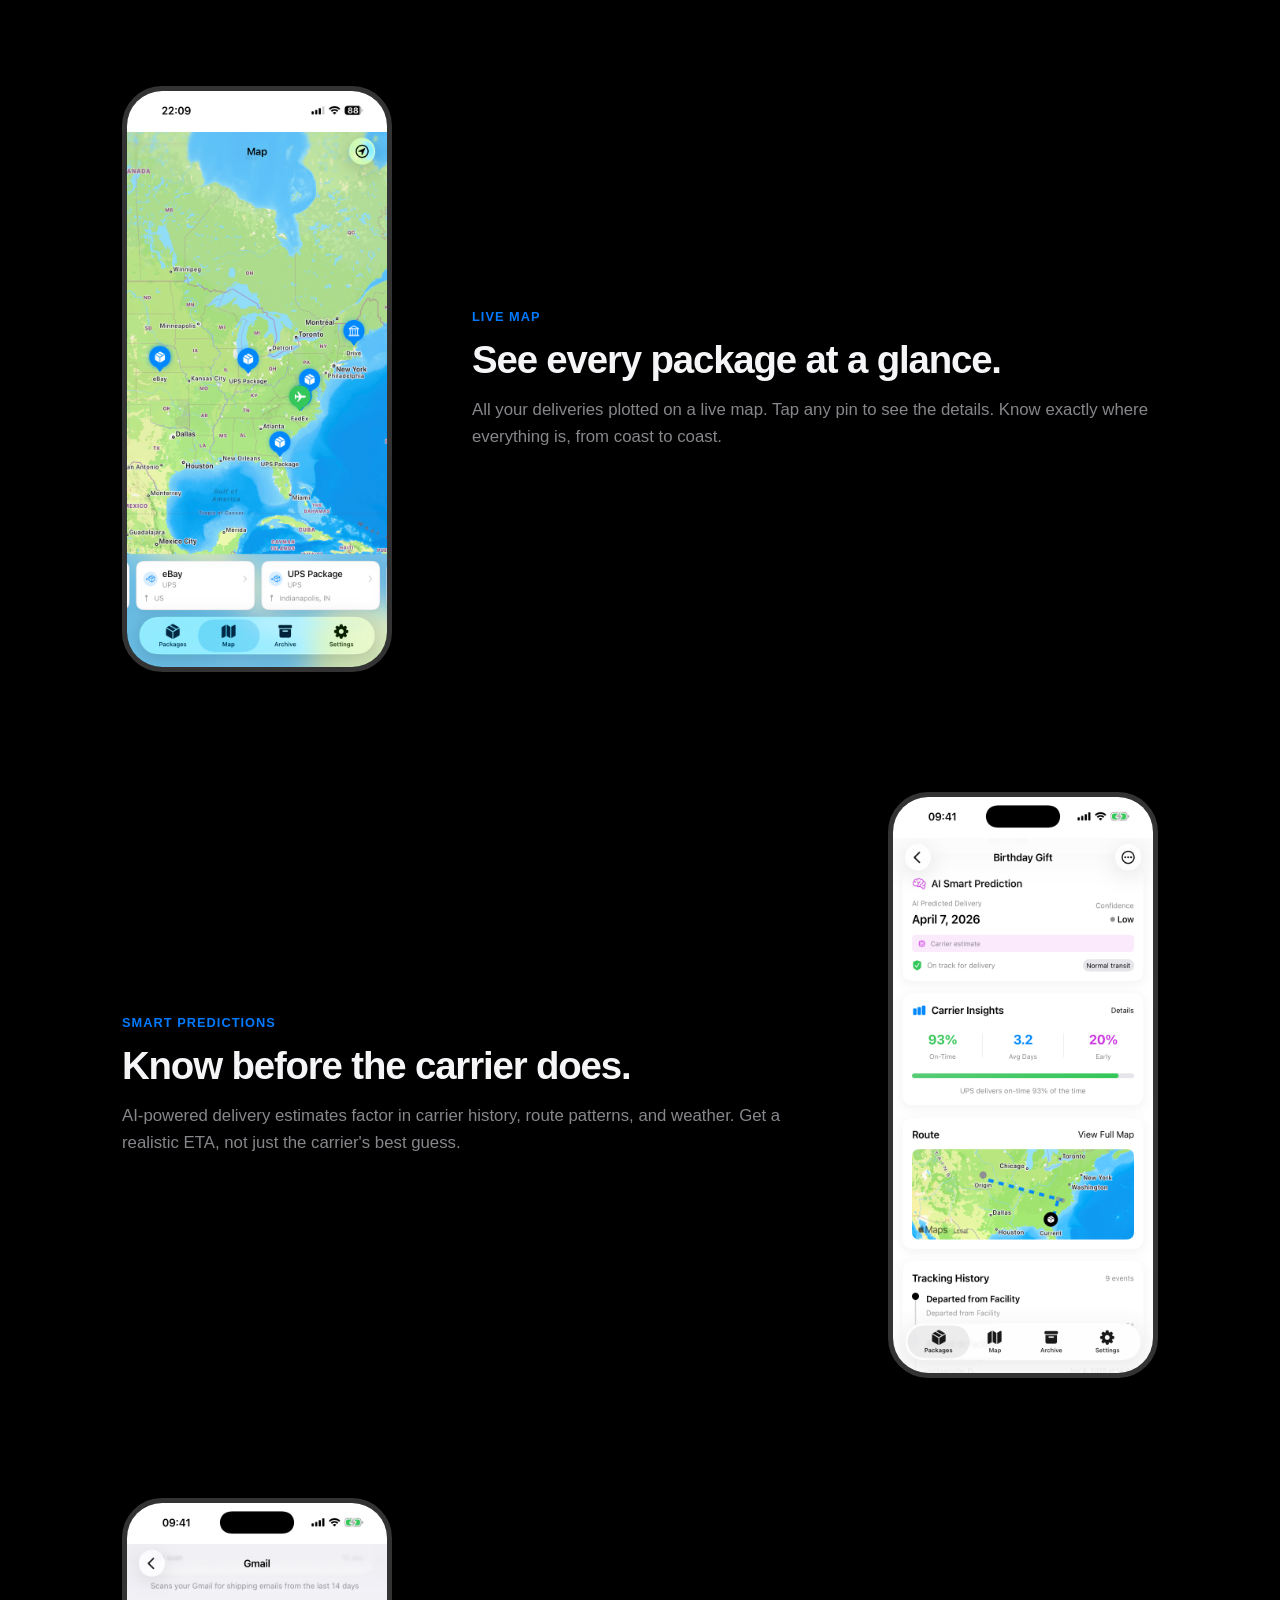
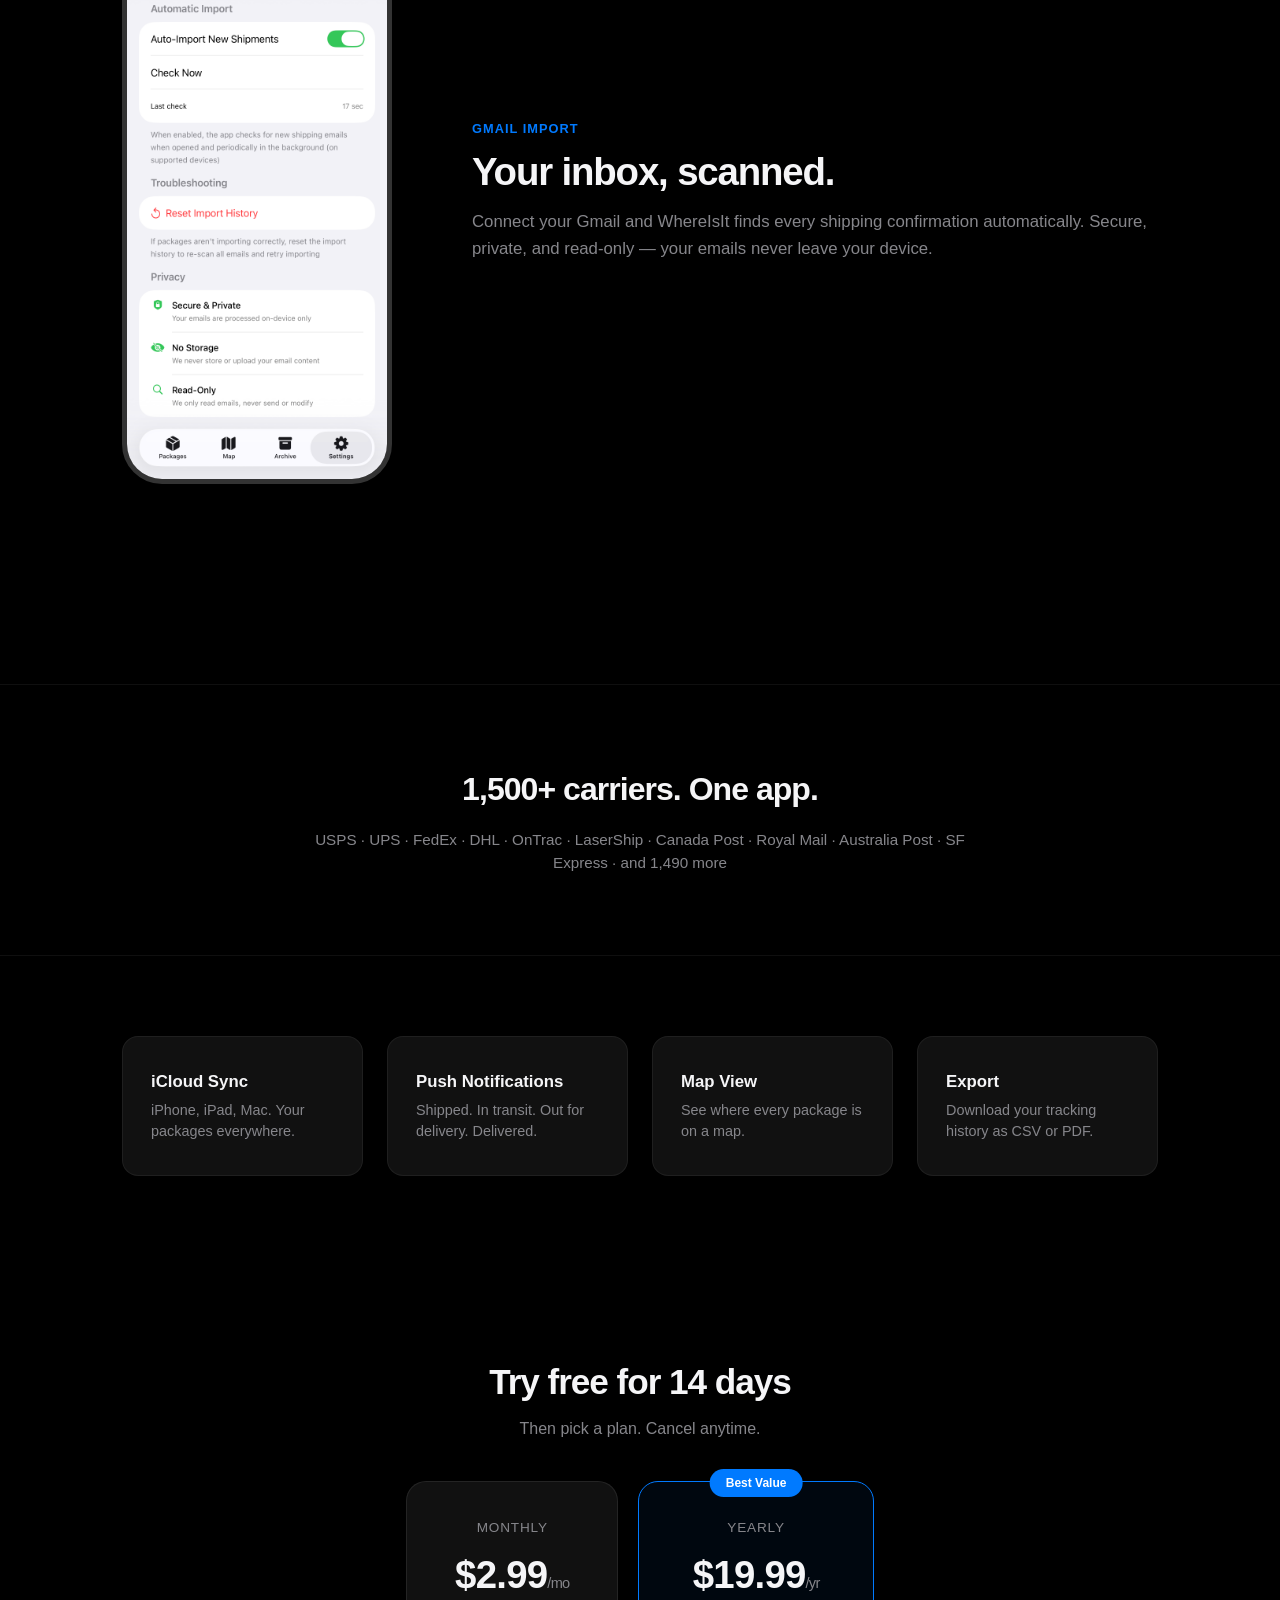
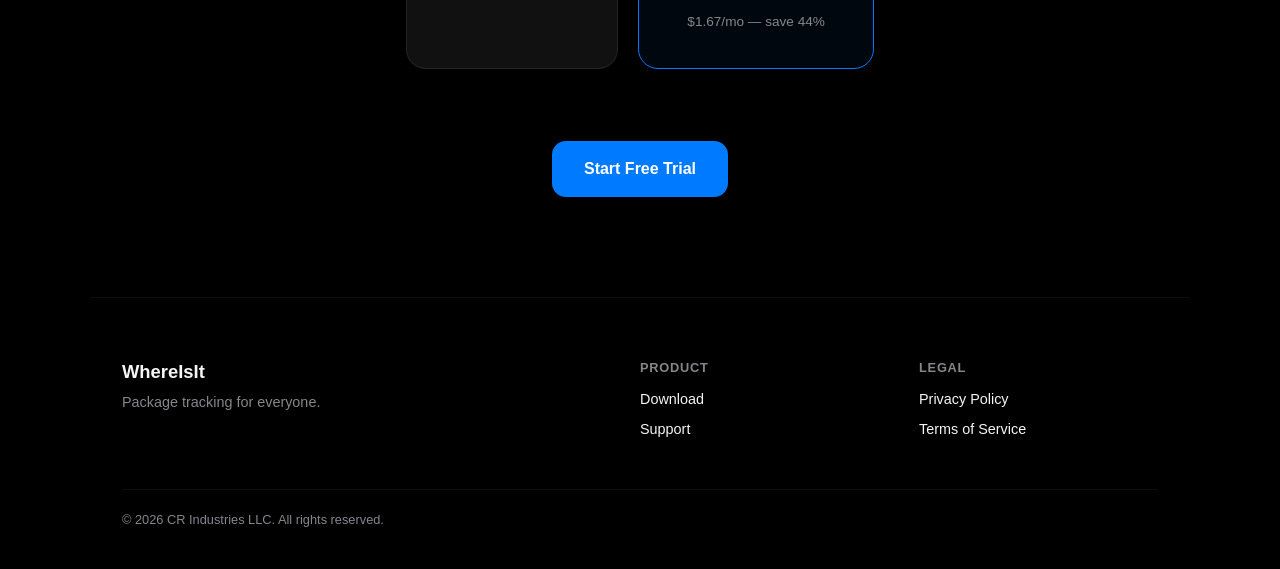
==== commit f7941056: "Update yearly subscription price to $19.99 Bumps the yearly Pro plan from $14.99 to $19.99 on the la" ====
--- a/index.html
+++ b/index.html
@@ -133,8 +133,8 @@
             <div class="plan plan-featured">
                 <div class="plan-badge">Best Value</div>
                 <div class="plan-name">Yearly</div>
-                <div class="plan-price">$14.99<span>/yr</span></div>
-                <div class="plan-savings">$1.25/mo — save 58%</div>
+                <div class="plan-price">$19.99<span>/yr</span></div>
+                <div class="plan-savings">$1.67/mo — save 44%</div>
             </div>
         </div>
         <a href="#" class="btn-primary">Start Free Trial</a>
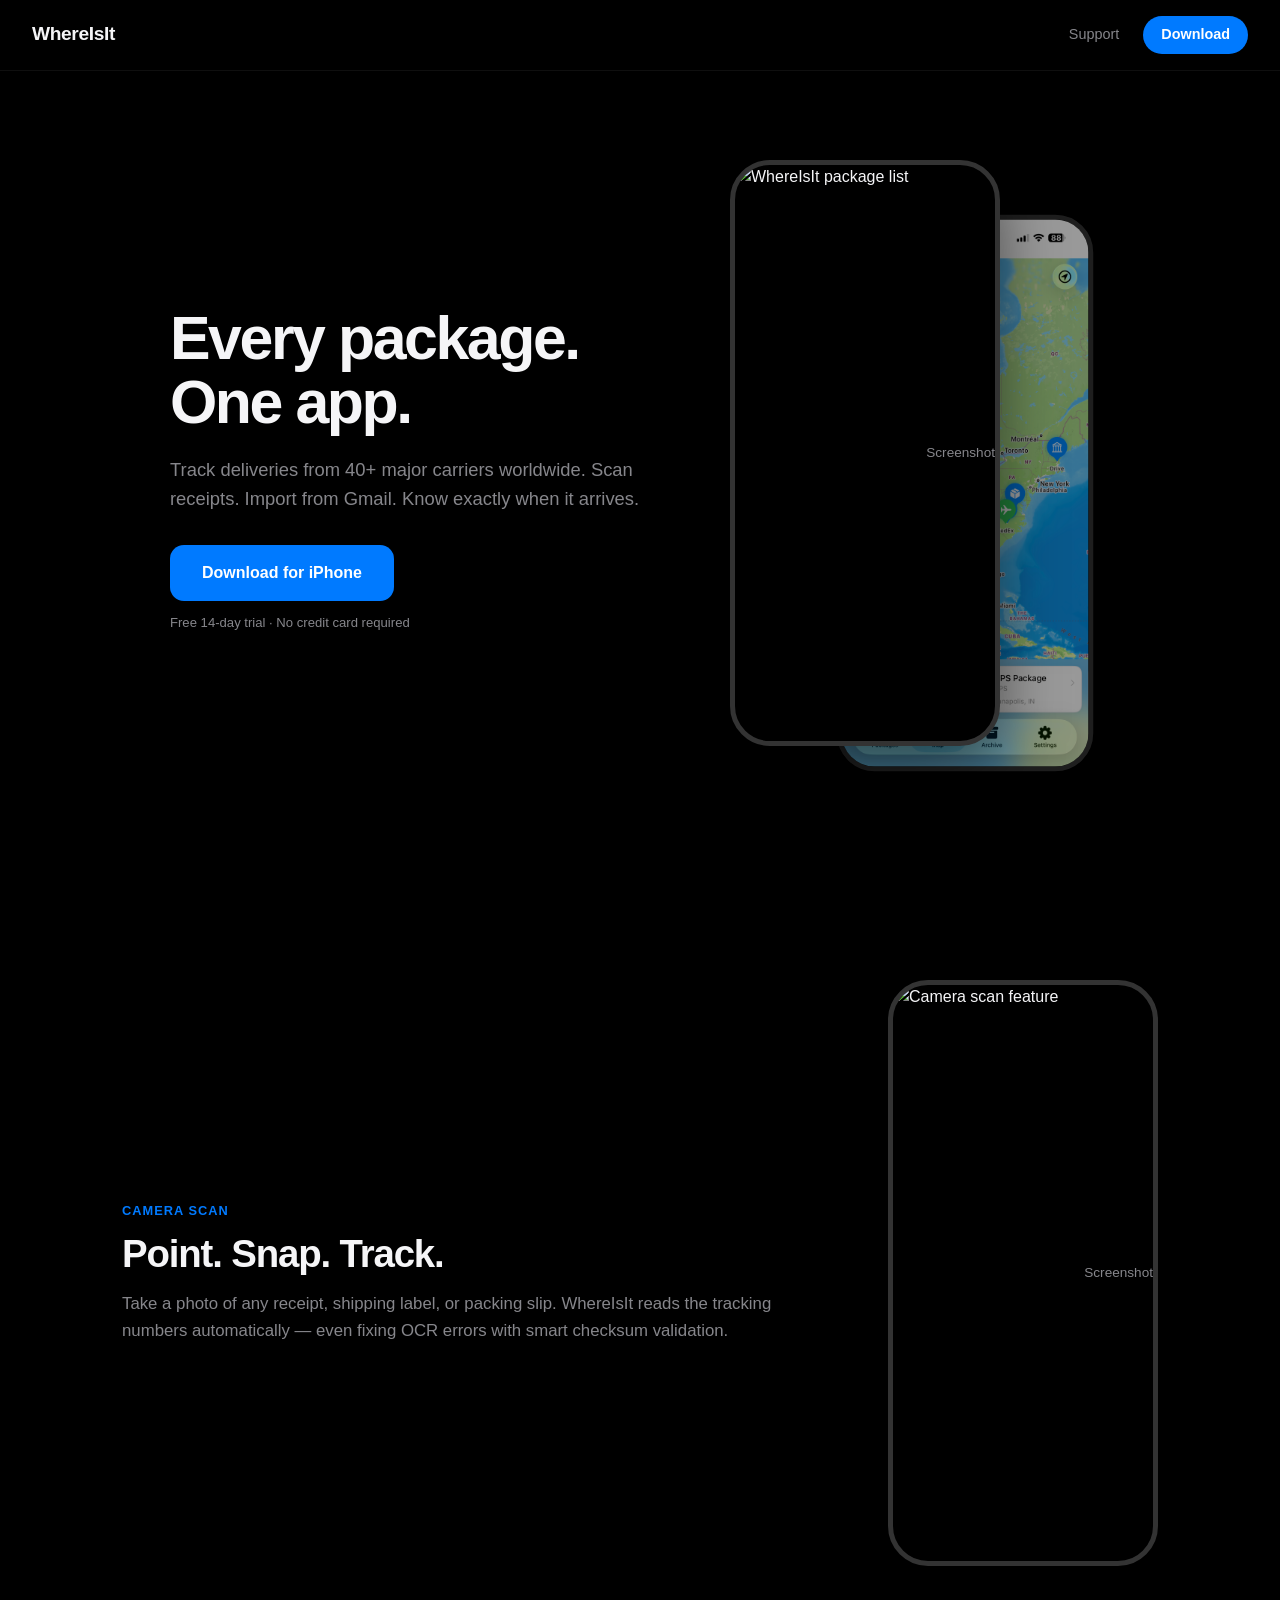
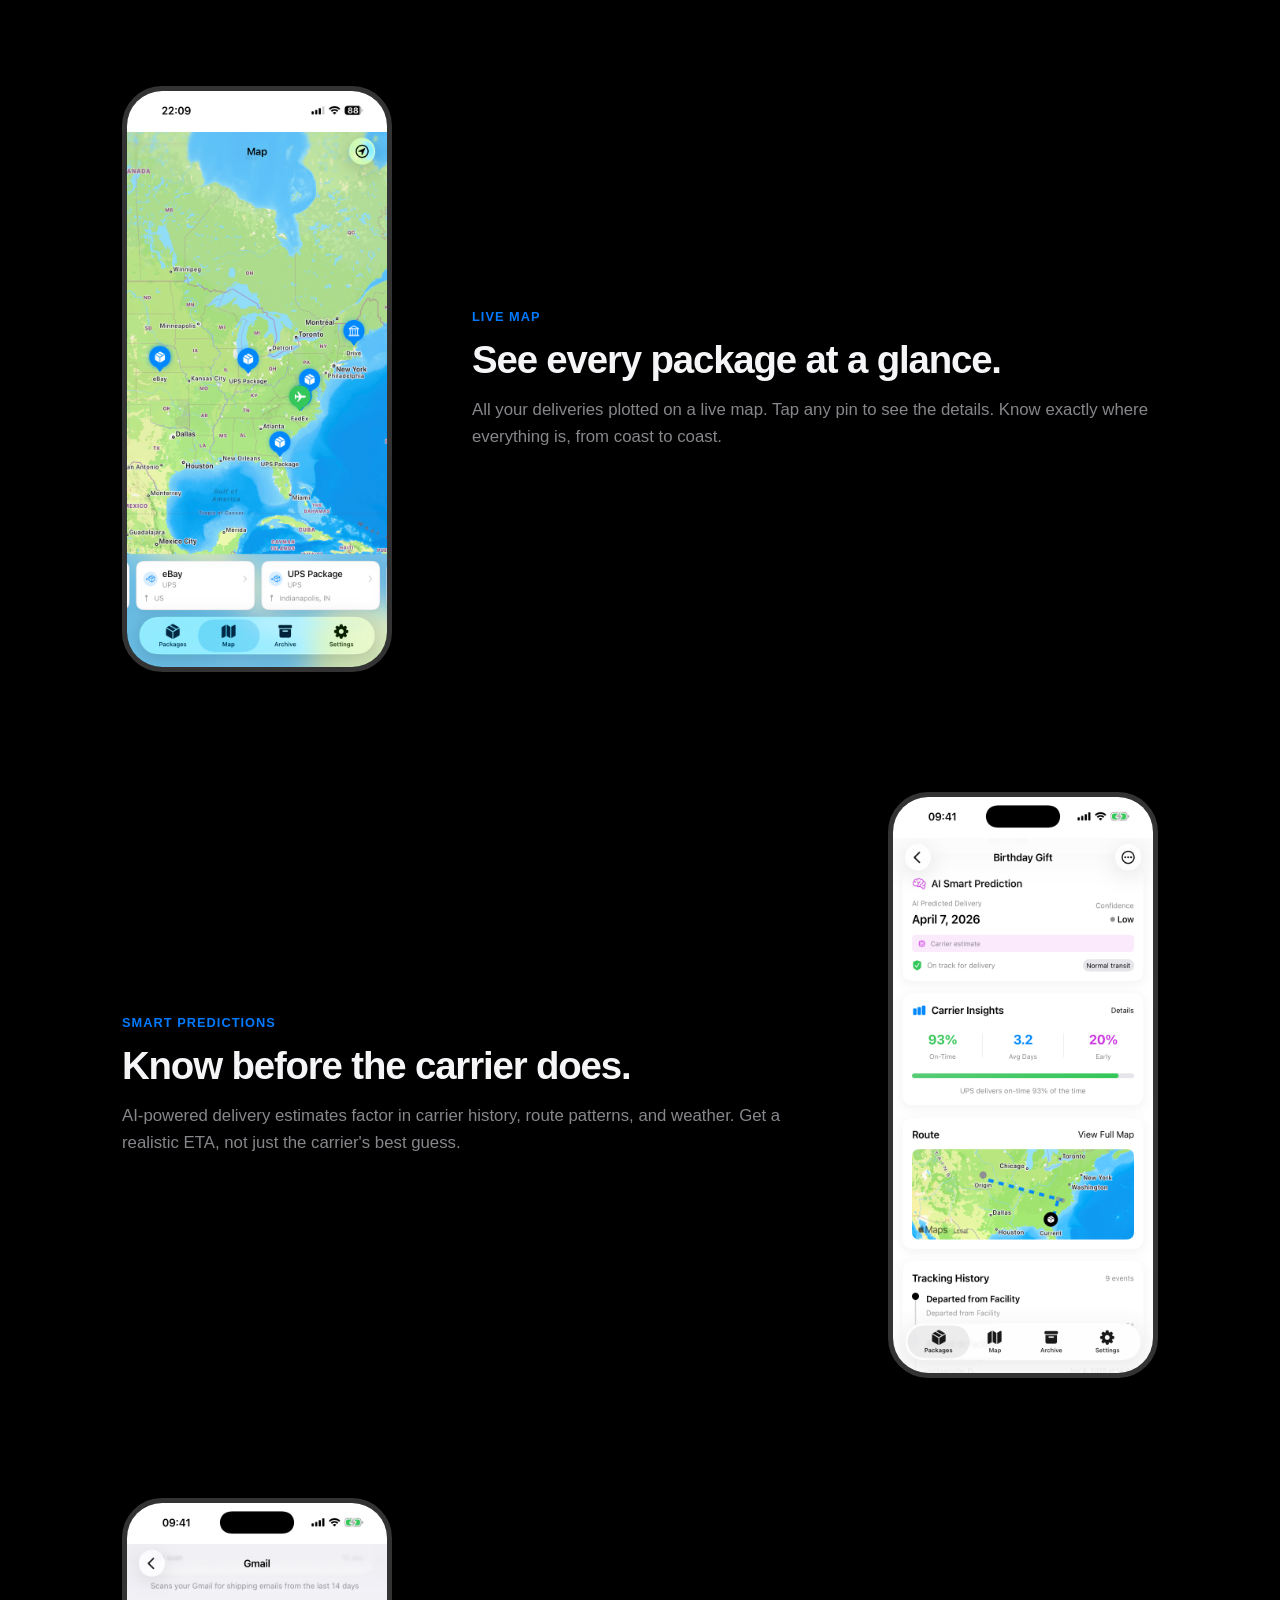
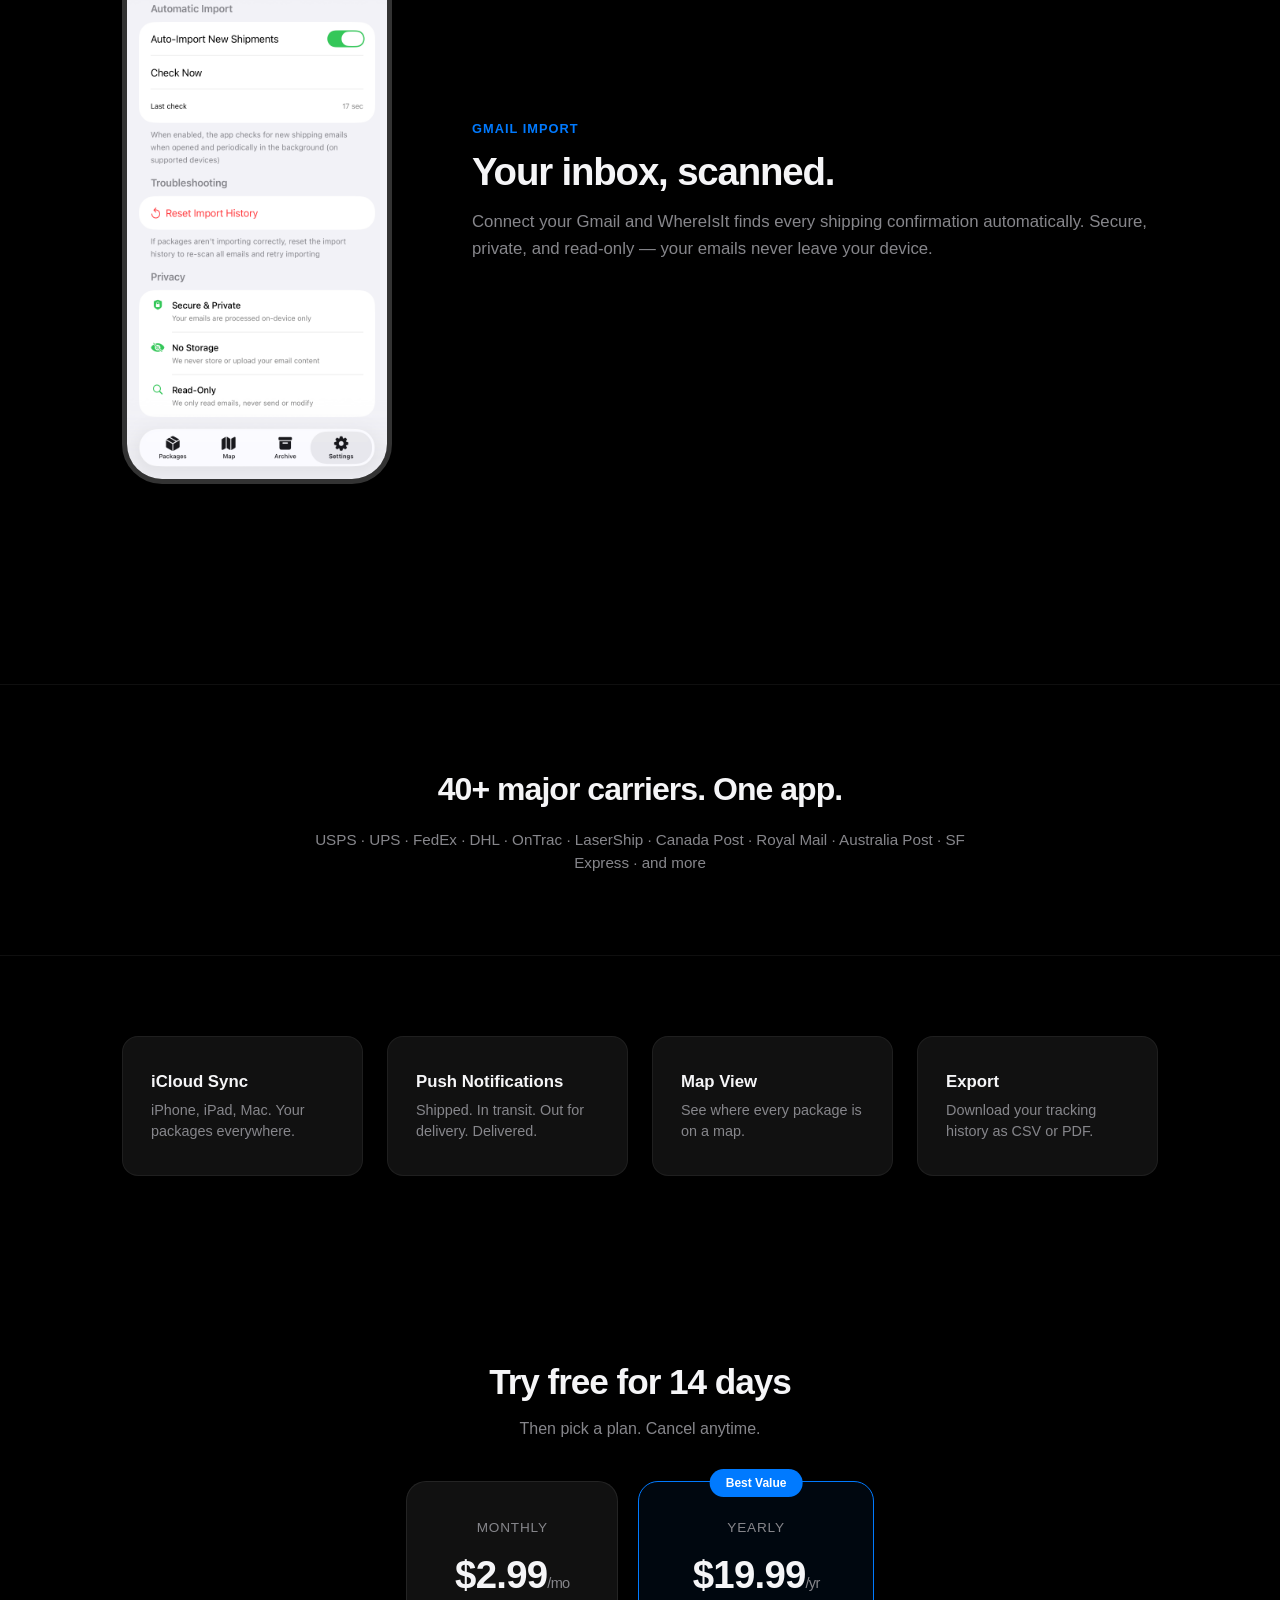
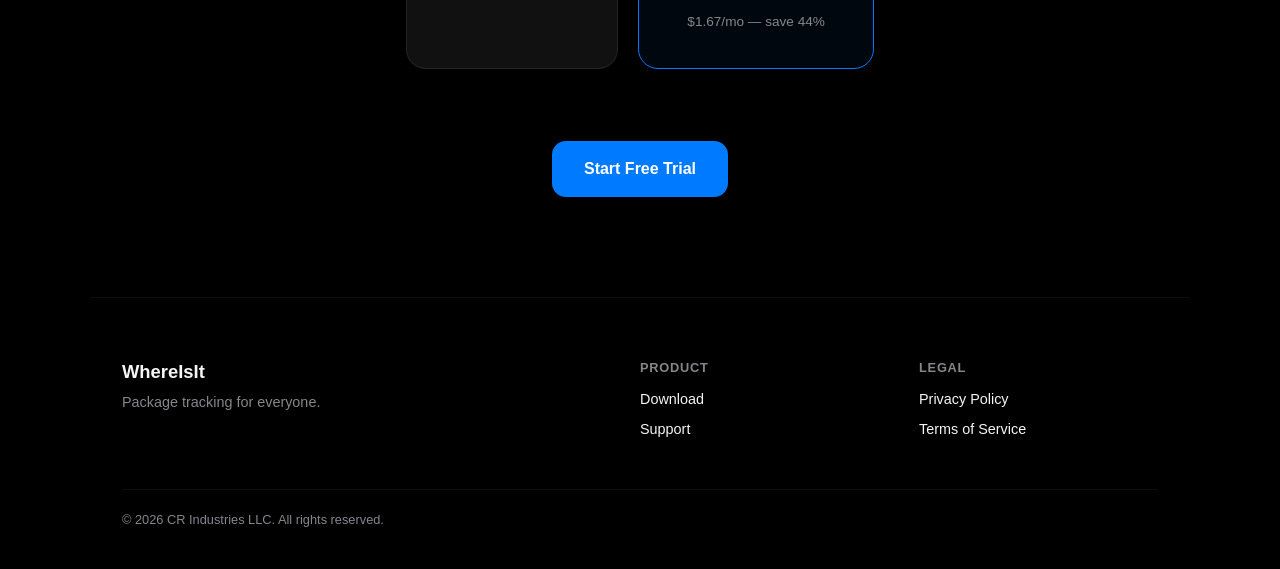
==== commit 678ad782: "Update carrier count to 40+ and switch to EasyPost Reflects actual carrier coverage verified against" ====
--- a/index.html
+++ b/index.html
@@ -4,11 +4,11 @@
     <meta charset="UTF-8">
     <meta name="viewport" content="width=device-width, initial-scale=1.0">
     <title>WhereIsIt — Package Tracking</title>
-    <meta name="description" content="Track packages from 1,500+ carriers in one app. USPS, UPS, FedEx, DHL and more. Camera scan, Gmail import, smart delivery predictions.">
+    <meta name="description" content="Track packages from 40+ major carriers in one app. USPS, UPS, FedEx, DHL and more. Camera scan, Gmail import, smart delivery predictions.">
     <link rel="stylesheet" href="landing.css">
     <link rel="icon" type="image/png" href="favicon.png">
     <meta property="og:title" content="WhereIsIt — Track All Your Packages">
-    <meta property="og:description" content="One app for every delivery. 1,500+ carriers. Camera scan. Gmail import. Smart predictions.">
+    <meta property="og:description" content="One app for every delivery. 40+ major carriers. Camera scan. Gmail import. Smart predictions.">
     <meta property="og:type" content="website">
     <meta property="og:url" content="https://whereisit.now">
 </head>
@@ -26,7 +26,7 @@
     <section class="hero">
         <div class="hero-content">
             <h1>Every package.<br>One app.</h1>
-            <p>Track deliveries from 1,500+ carriers worldwide. Scan receipts. Import from Gmail. Know exactly when it arrives.</p>
+            <p>Track deliveries from 40+ major carriers worldwide. Scan receipts. Import from Gmail. Know exactly when it arrives.</p>
             <a href="#" class="btn-primary">Download for iPhone</a>
             <span class="hero-note">Free 14-day trial &middot; No credit card required</span>
         </div>
@@ -97,8 +97,8 @@
 
     <!-- Carriers -->
     <section class="carriers">
-        <h2>1,500+ carriers. One app.</h2>
-        <p>USPS &middot; UPS &middot; FedEx &middot; DHL &middot; OnTrac &middot; LaserShip &middot; Canada Post &middot; Royal Mail &middot; Australia Post &middot; SF Express &middot; and 1,490 more</p>
+        <h2>40+ major carriers. One app.</h2>
+        <p>USPS &middot; UPS &middot; FedEx &middot; DHL &middot; OnTrac &middot; LaserShip &middot; Canada Post &middot; Royal Mail &middot; Australia Post &middot; SF Express &middot; and more</p>
     </section>
 
     <!-- More features -->
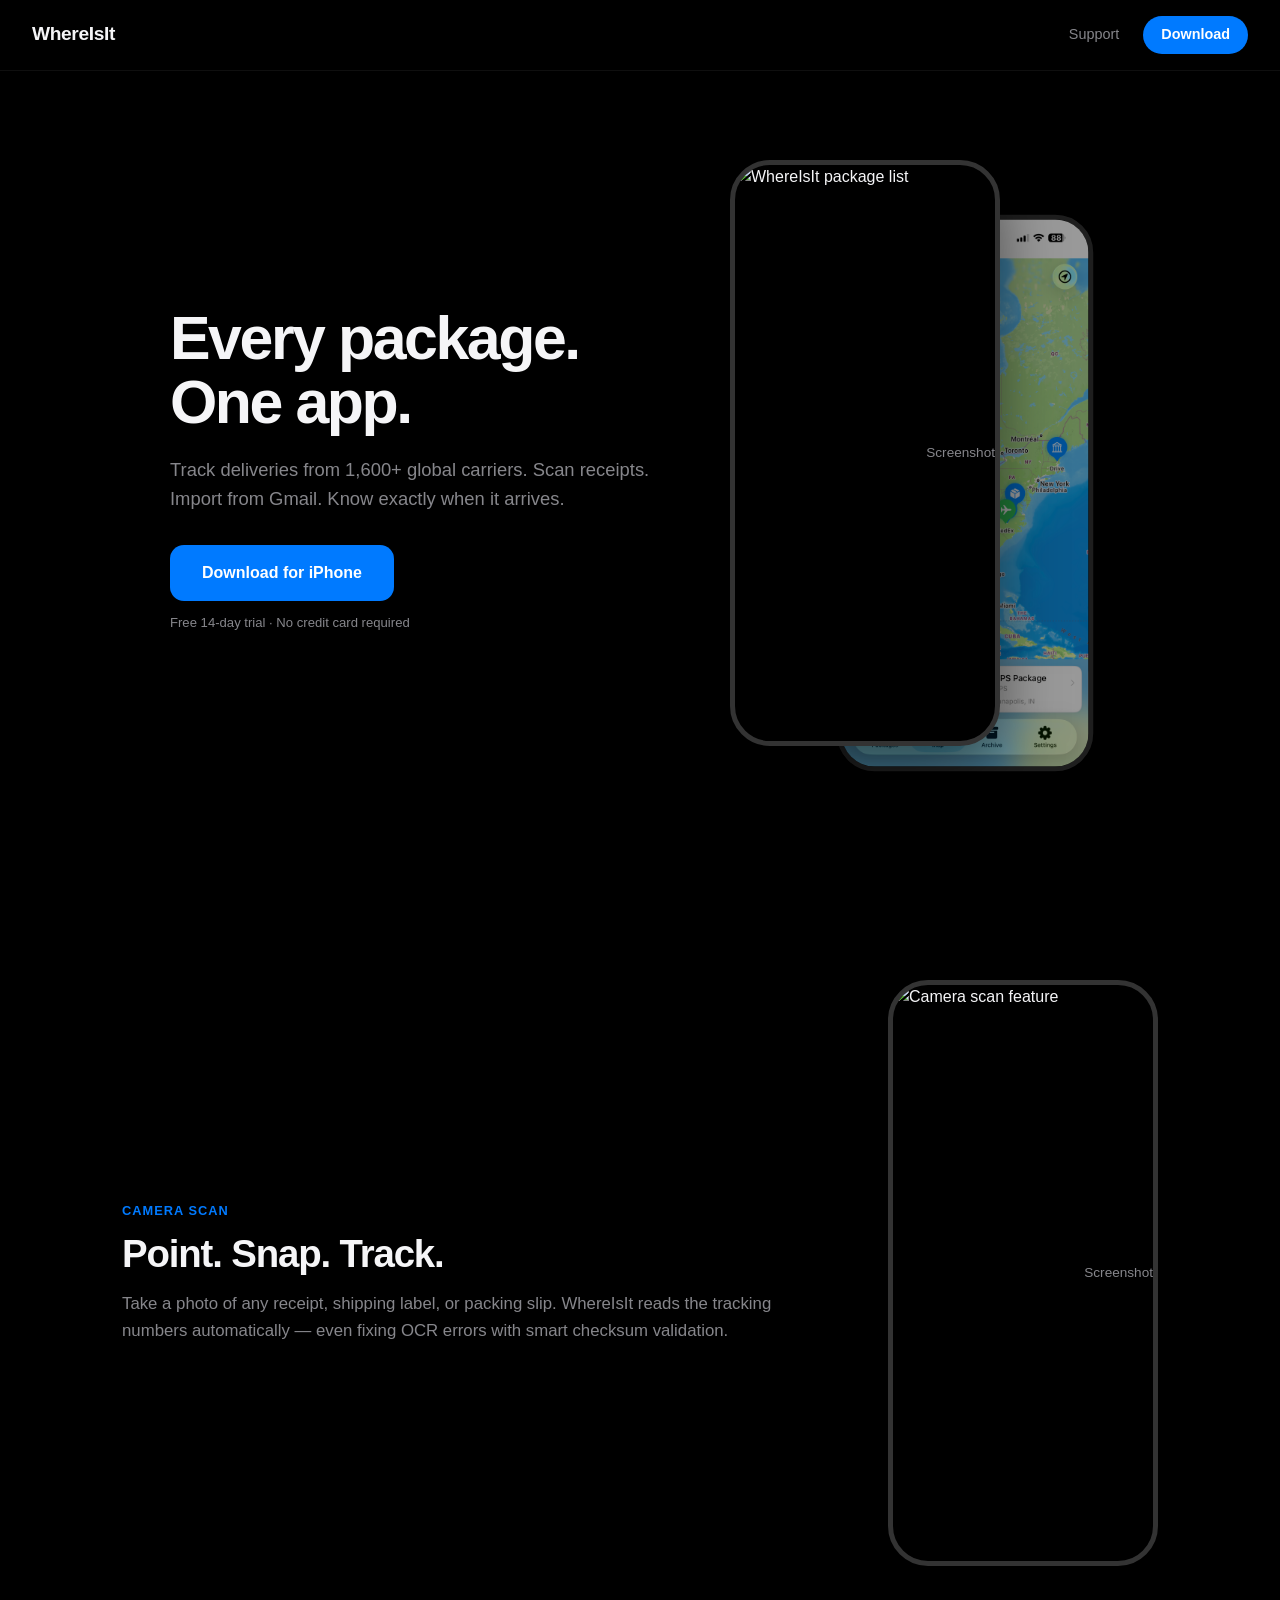
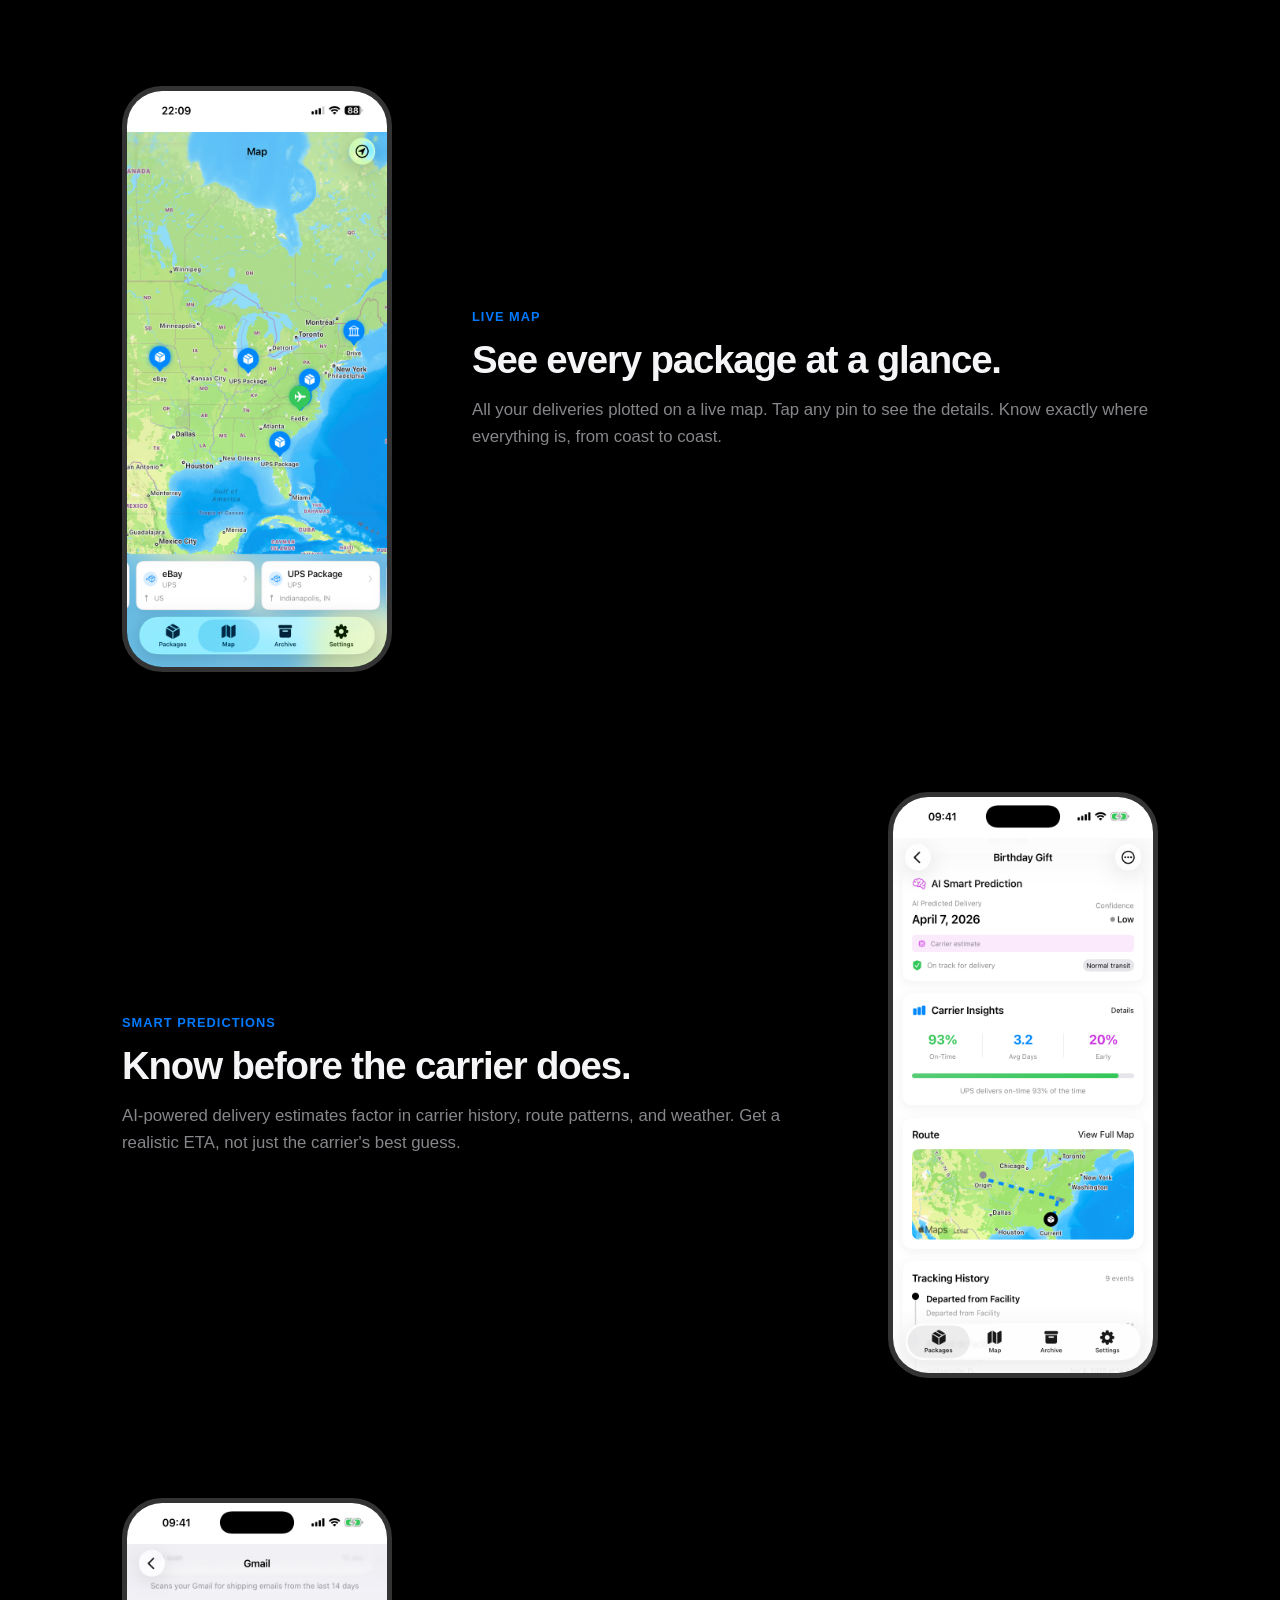
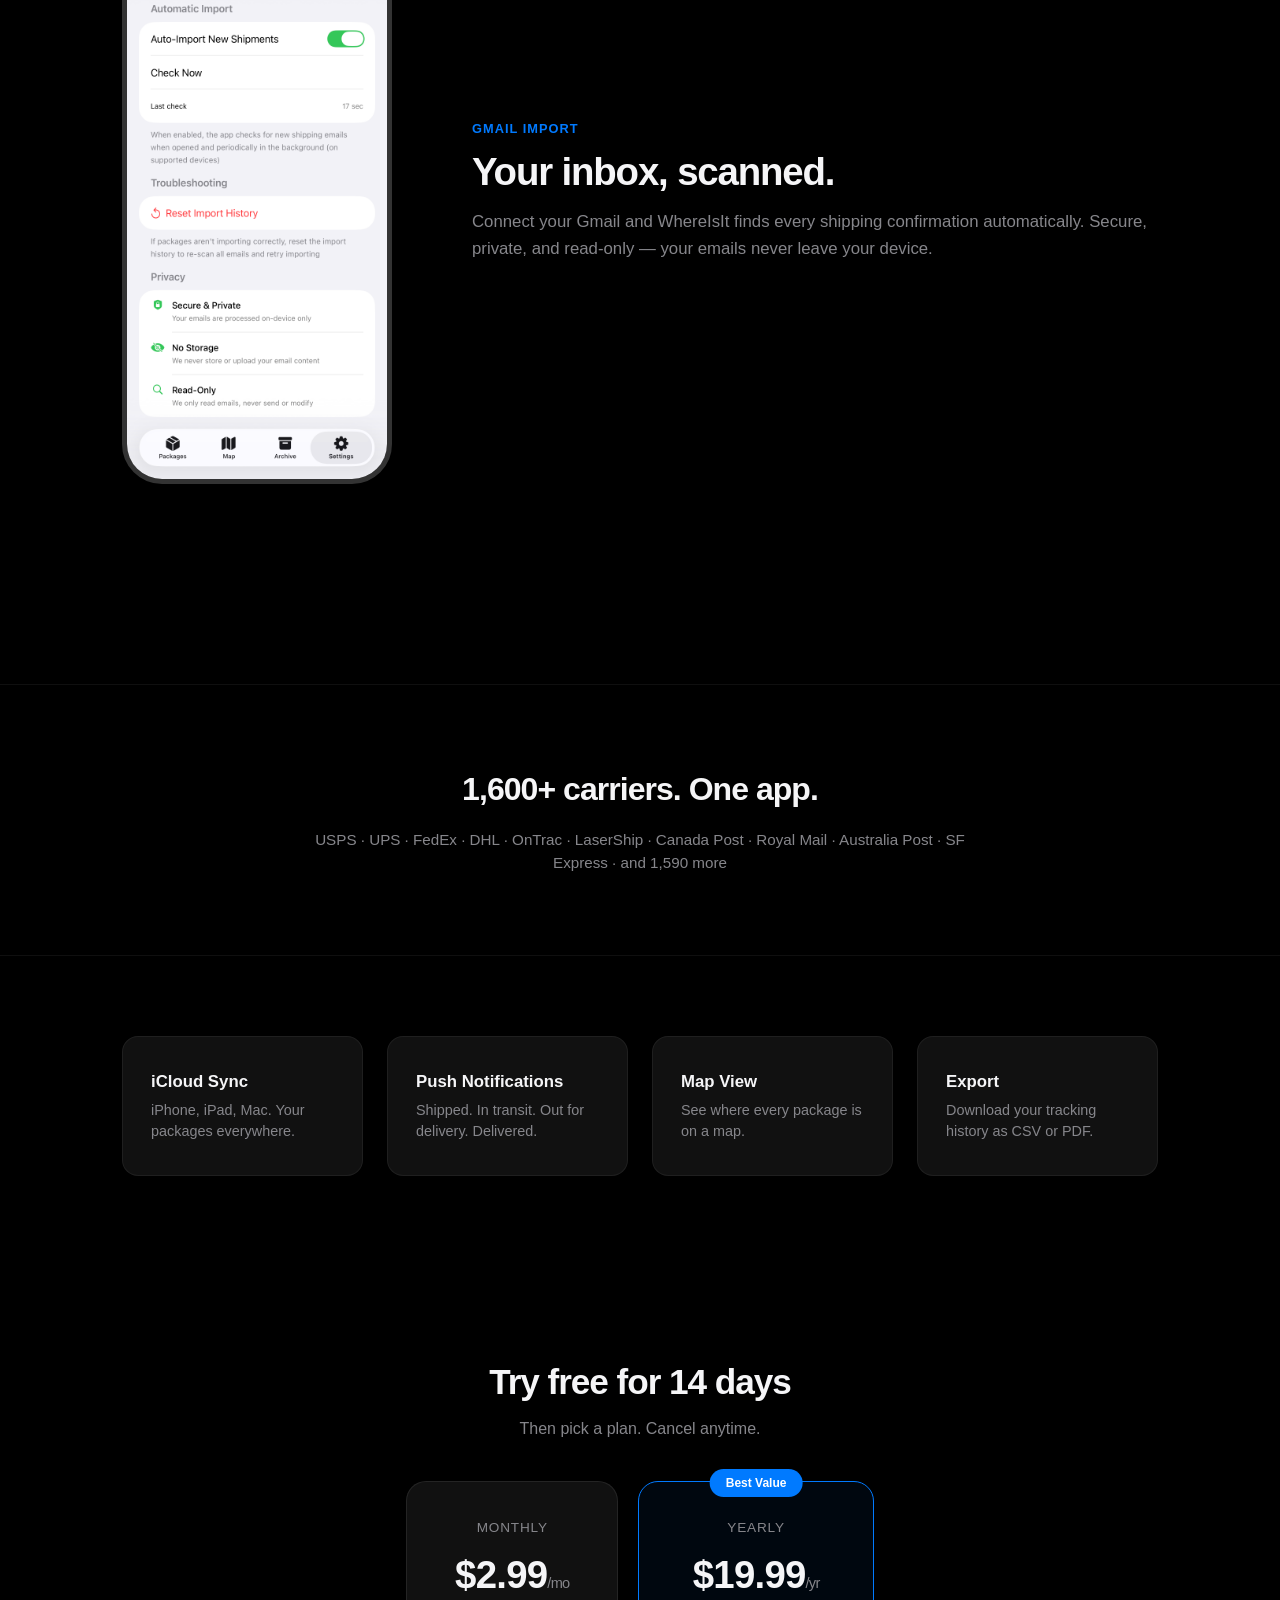
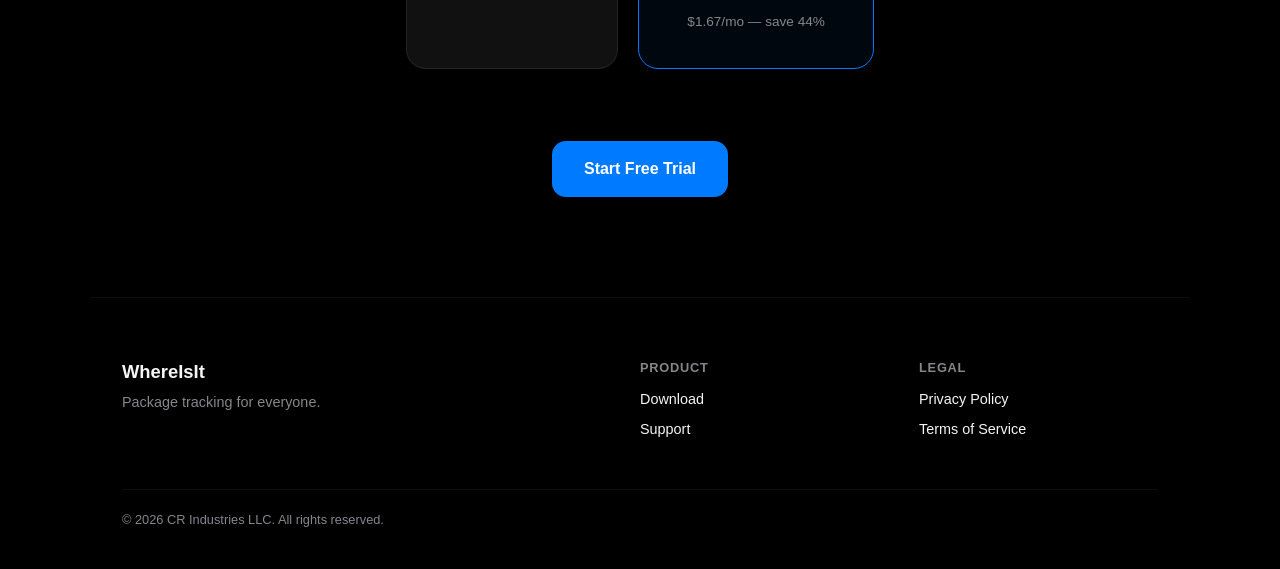
==== commit 15cf49ad: "Update carrier count to 1,600+ and switch to Ship24 Now using Ship24 as the primary tracking aggrega" ====
--- a/index.html
+++ b/index.html
@@ -4,11 +4,11 @@
     <meta charset="UTF-8">
     <meta name="viewport" content="width=device-width, initial-scale=1.0">
     <title>WhereIsIt — Package Tracking</title>
-    <meta name="description" content="Track packages from 40+ major carriers in one app. USPS, UPS, FedEx, DHL and more. Camera scan, Gmail import, smart delivery predictions.">
+    <meta name="description" content="Track packages from 1,600+ global carriers in one app. USPS, UPS, FedEx, DHL and more. Camera scan, Gmail import, smart delivery predictions.">
     <link rel="stylesheet" href="landing.css">
     <link rel="icon" type="image/png" href="favicon.png">
     <meta property="og:title" content="WhereIsIt — Track All Your Packages">
-    <meta property="og:description" content="One app for every delivery. 40+ major carriers. Camera scan. Gmail import. Smart predictions.">
+    <meta property="og:description" content="One app for every delivery. 1,600+ global carriers. Camera scan. Gmail import. Smart predictions.">
     <meta property="og:type" content="website">
     <meta property="og:url" content="https://whereisit.now">
 </head>
@@ -26,7 +26,7 @@
     <section class="hero">
         <div class="hero-content">
             <h1>Every package.<br>One app.</h1>
-            <p>Track deliveries from 40+ major carriers worldwide. Scan receipts. Import from Gmail. Know exactly when it arrives.</p>
+            <p>Track deliveries from 1,600+ global carriers. Scan receipts. Import from Gmail. Know exactly when it arrives.</p>
             <a href="#" class="btn-primary">Download for iPhone</a>
             <span class="hero-note">Free 14-day trial &middot; No credit card required</span>
         </div>
@@ -97,8 +97,8 @@
 
     <!-- Carriers -->
     <section class="carriers">
-        <h2>40+ major carriers. One app.</h2>
-        <p>USPS &middot; UPS &middot; FedEx &middot; DHL &middot; OnTrac &middot; LaserShip &middot; Canada Post &middot; Royal Mail &middot; Australia Post &middot; SF Express &middot; and more</p>
+        <h2>1,600+ carriers. One app.</h2>
+        <p>USPS &middot; UPS &middot; FedEx &middot; DHL &middot; OnTrac &middot; LaserShip &middot; Canada Post &middot; Royal Mail &middot; Australia Post &middot; SF Express &middot; and 1,590 more</p>
     </section>
 
     <!-- More features -->
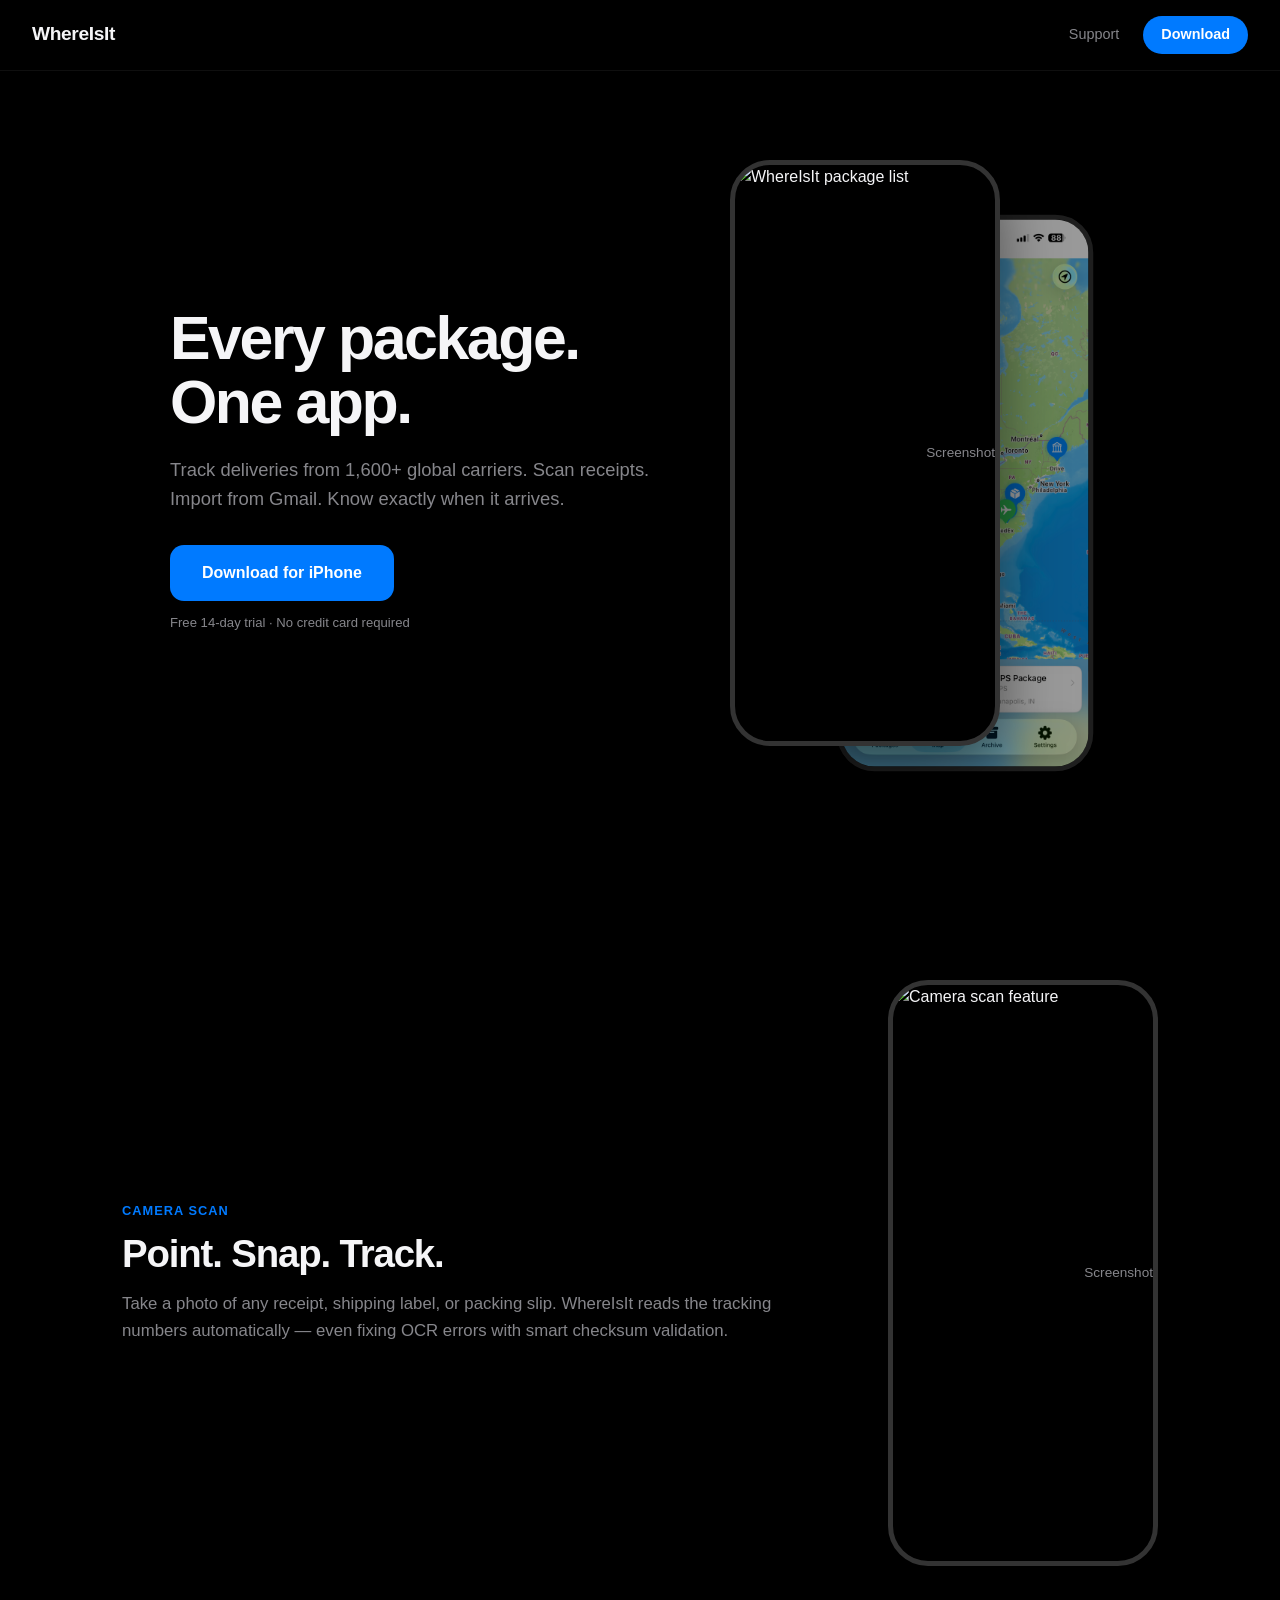
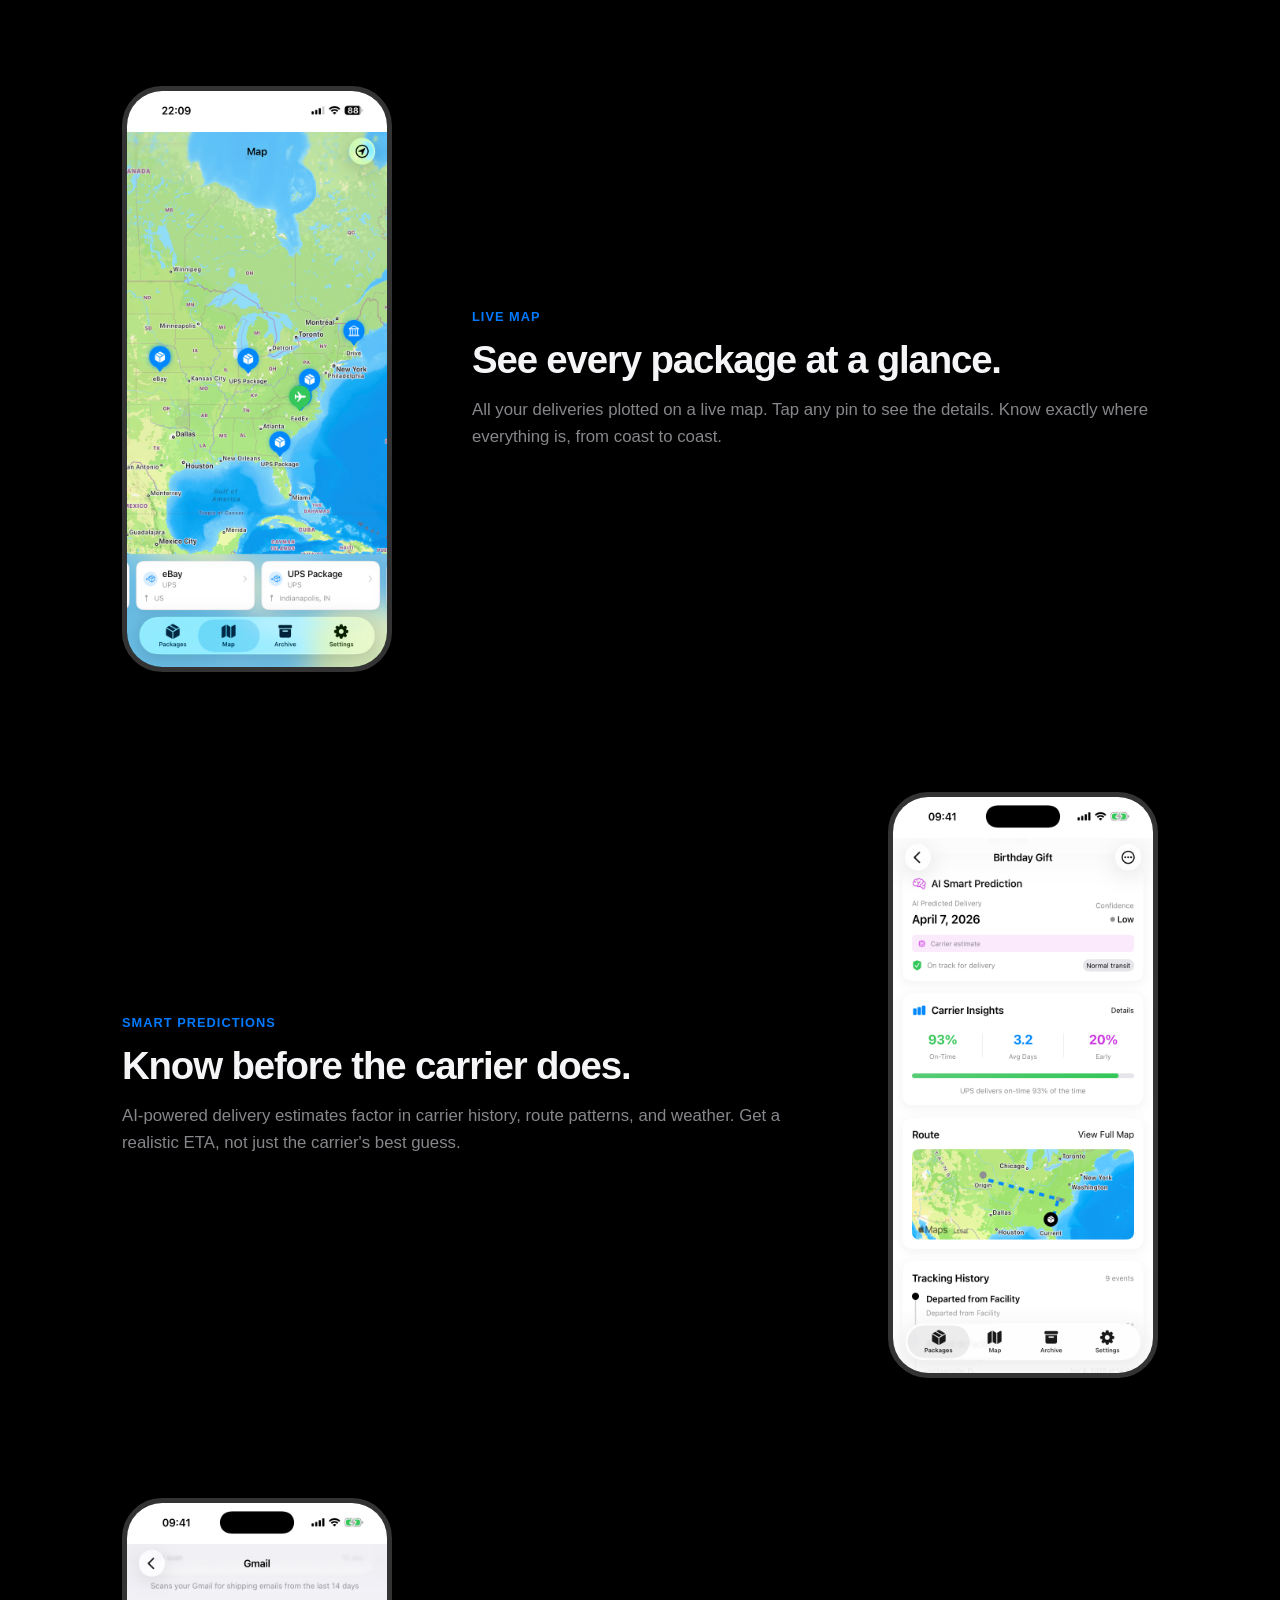
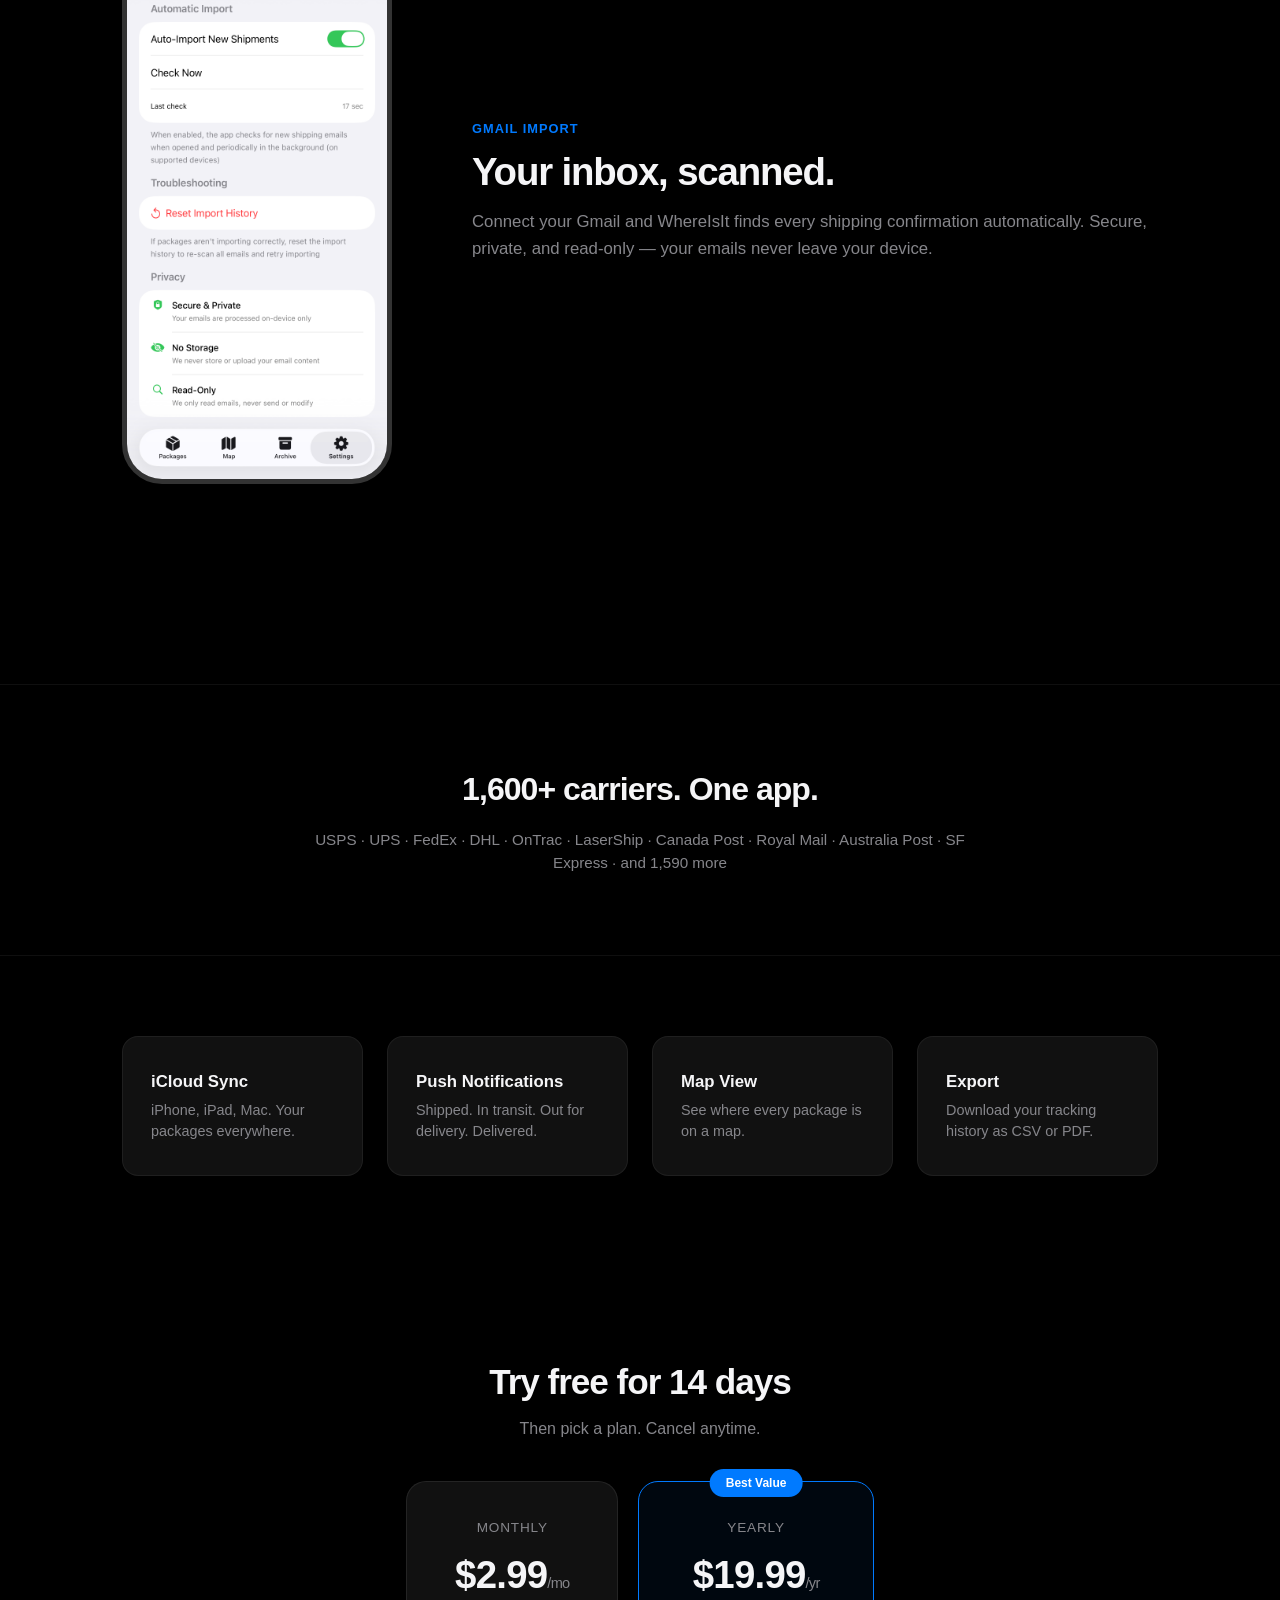
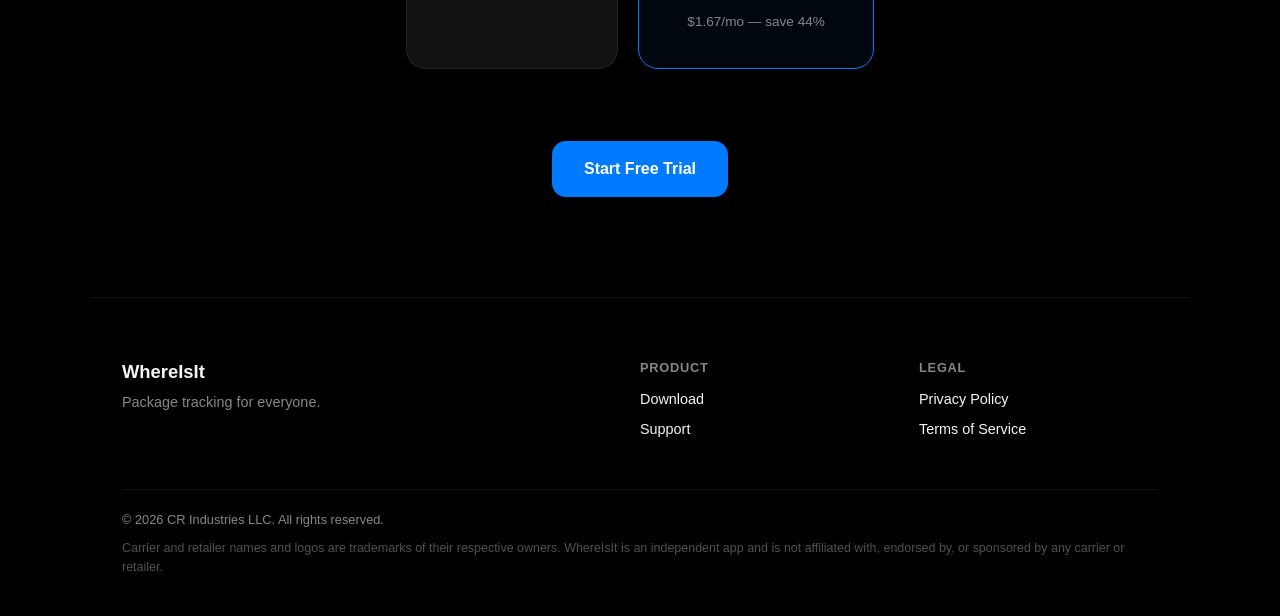
==== commit 7ba08daf: "Add trademark/non-affiliation disclaimer to footer Carrier and retailer names/logos are trademarks o" ====
--- a/index.html
+++ b/index.html
@@ -160,6 +160,7 @@
         </div>
         <div class="footer-bottom">
             <p>&copy; 2026 CR Industries LLC. All rights reserved.</p>
+            <p class="footer-disclaimer" style="margin-top:10px;font-size:0.78rem;opacity:0.6;line-height:1.5;">Carrier and retailer names and logos are trademarks of their respective owners. WhereIsIt is an independent app and is not affiliated with, endorsed by, or sponsored by any carrier or retailer.</p>
         </div>
     </footer>
 
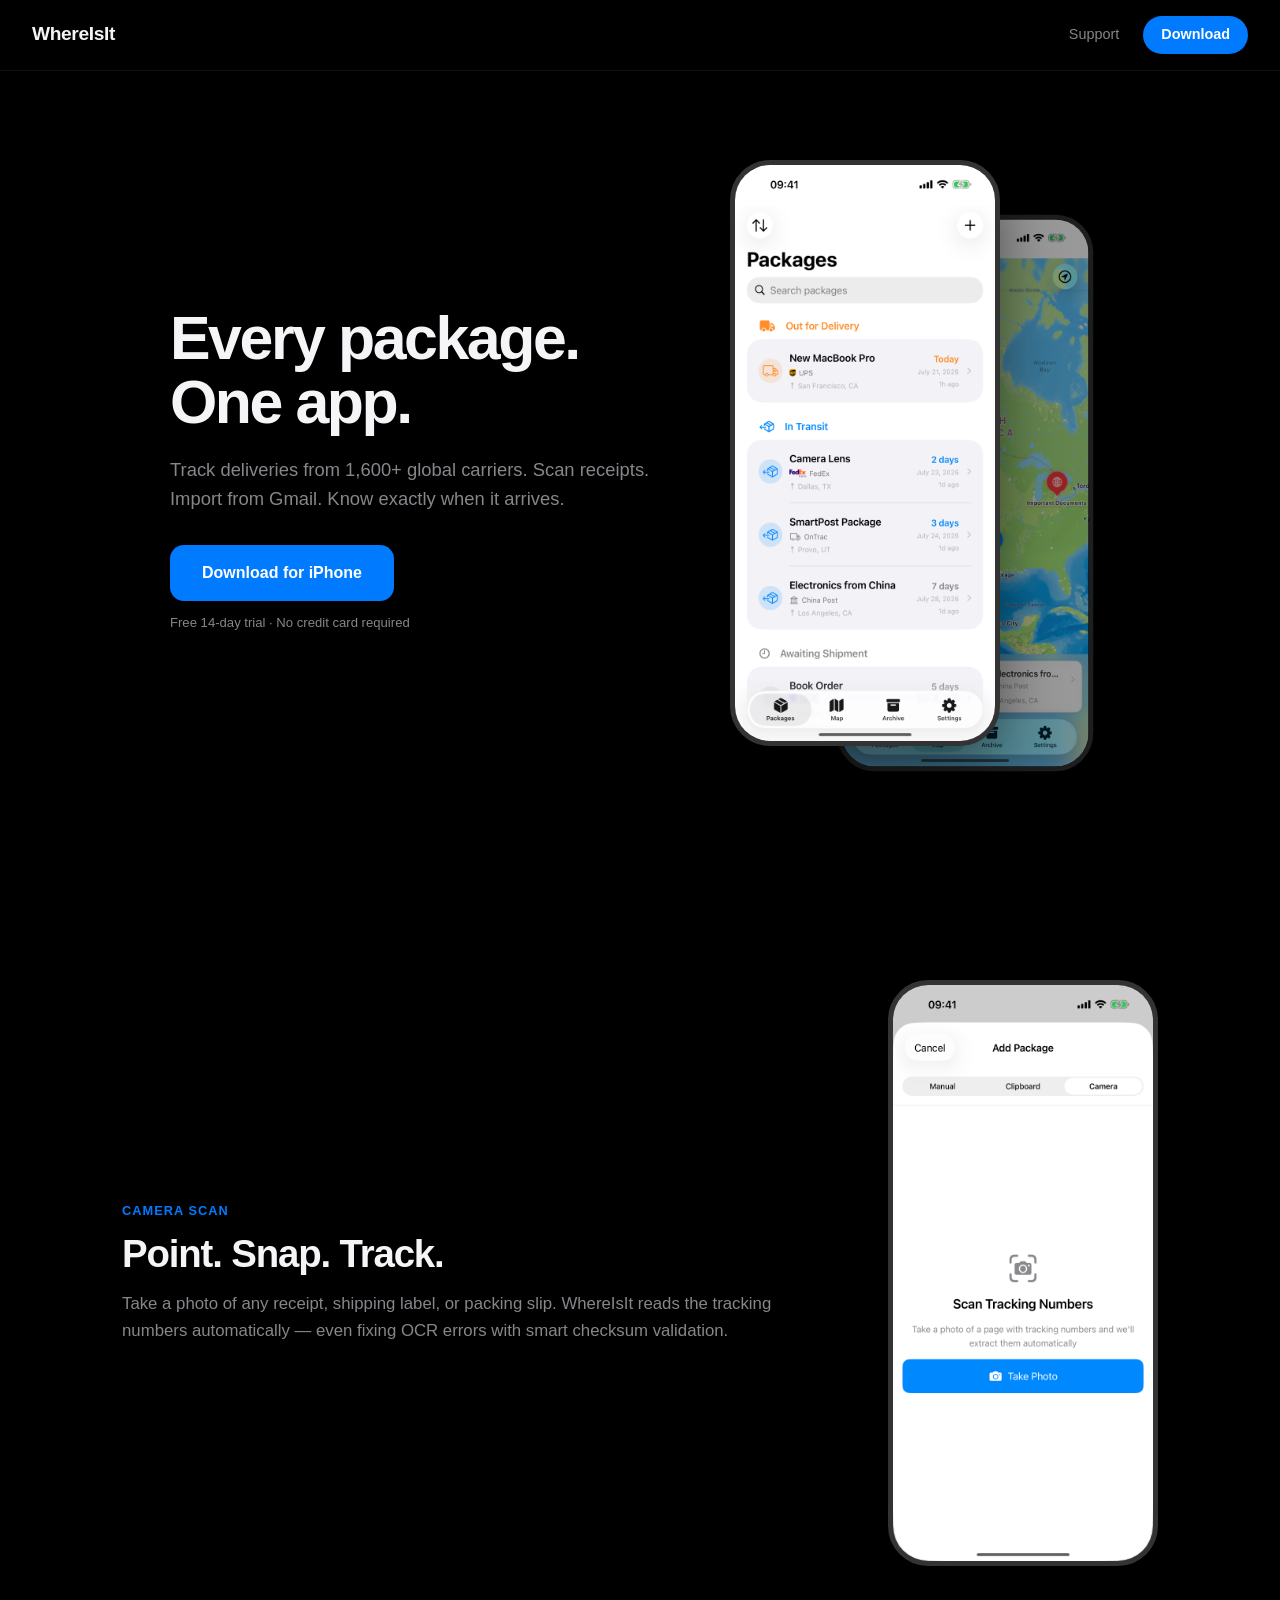
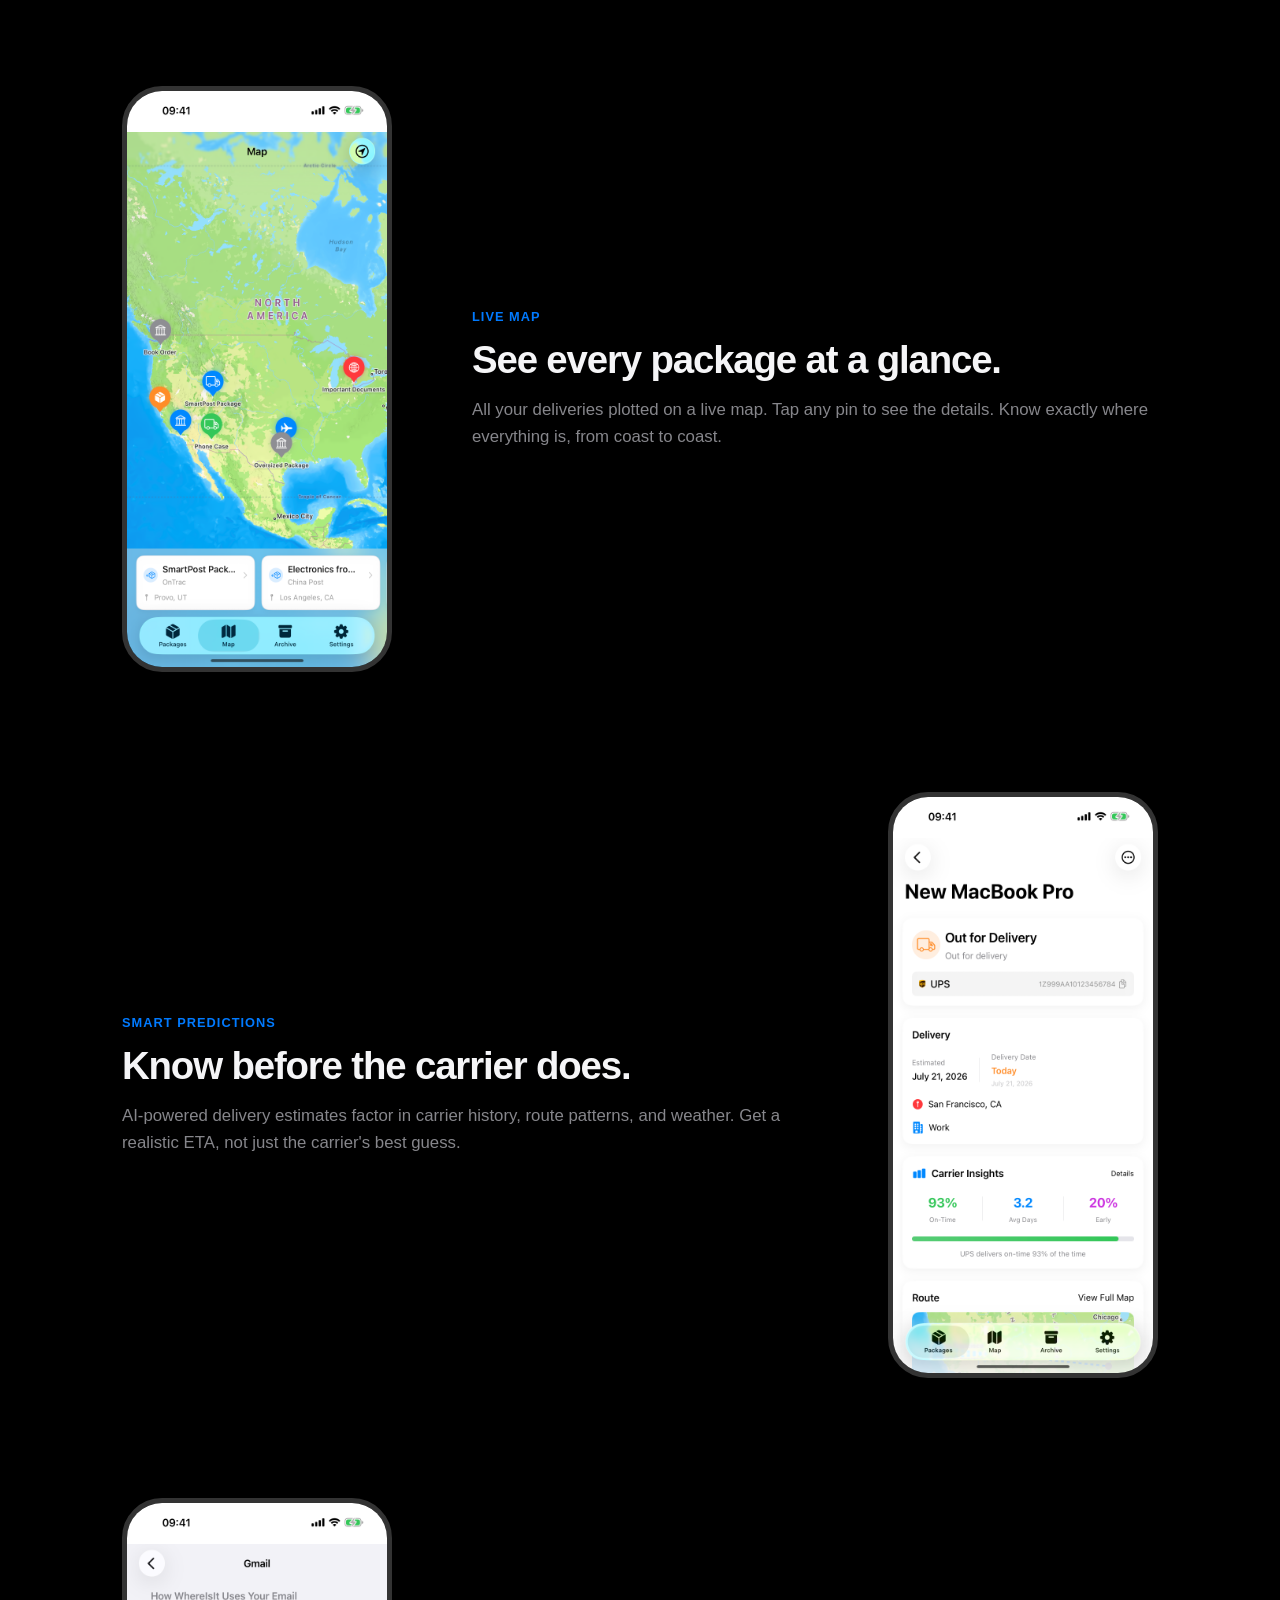
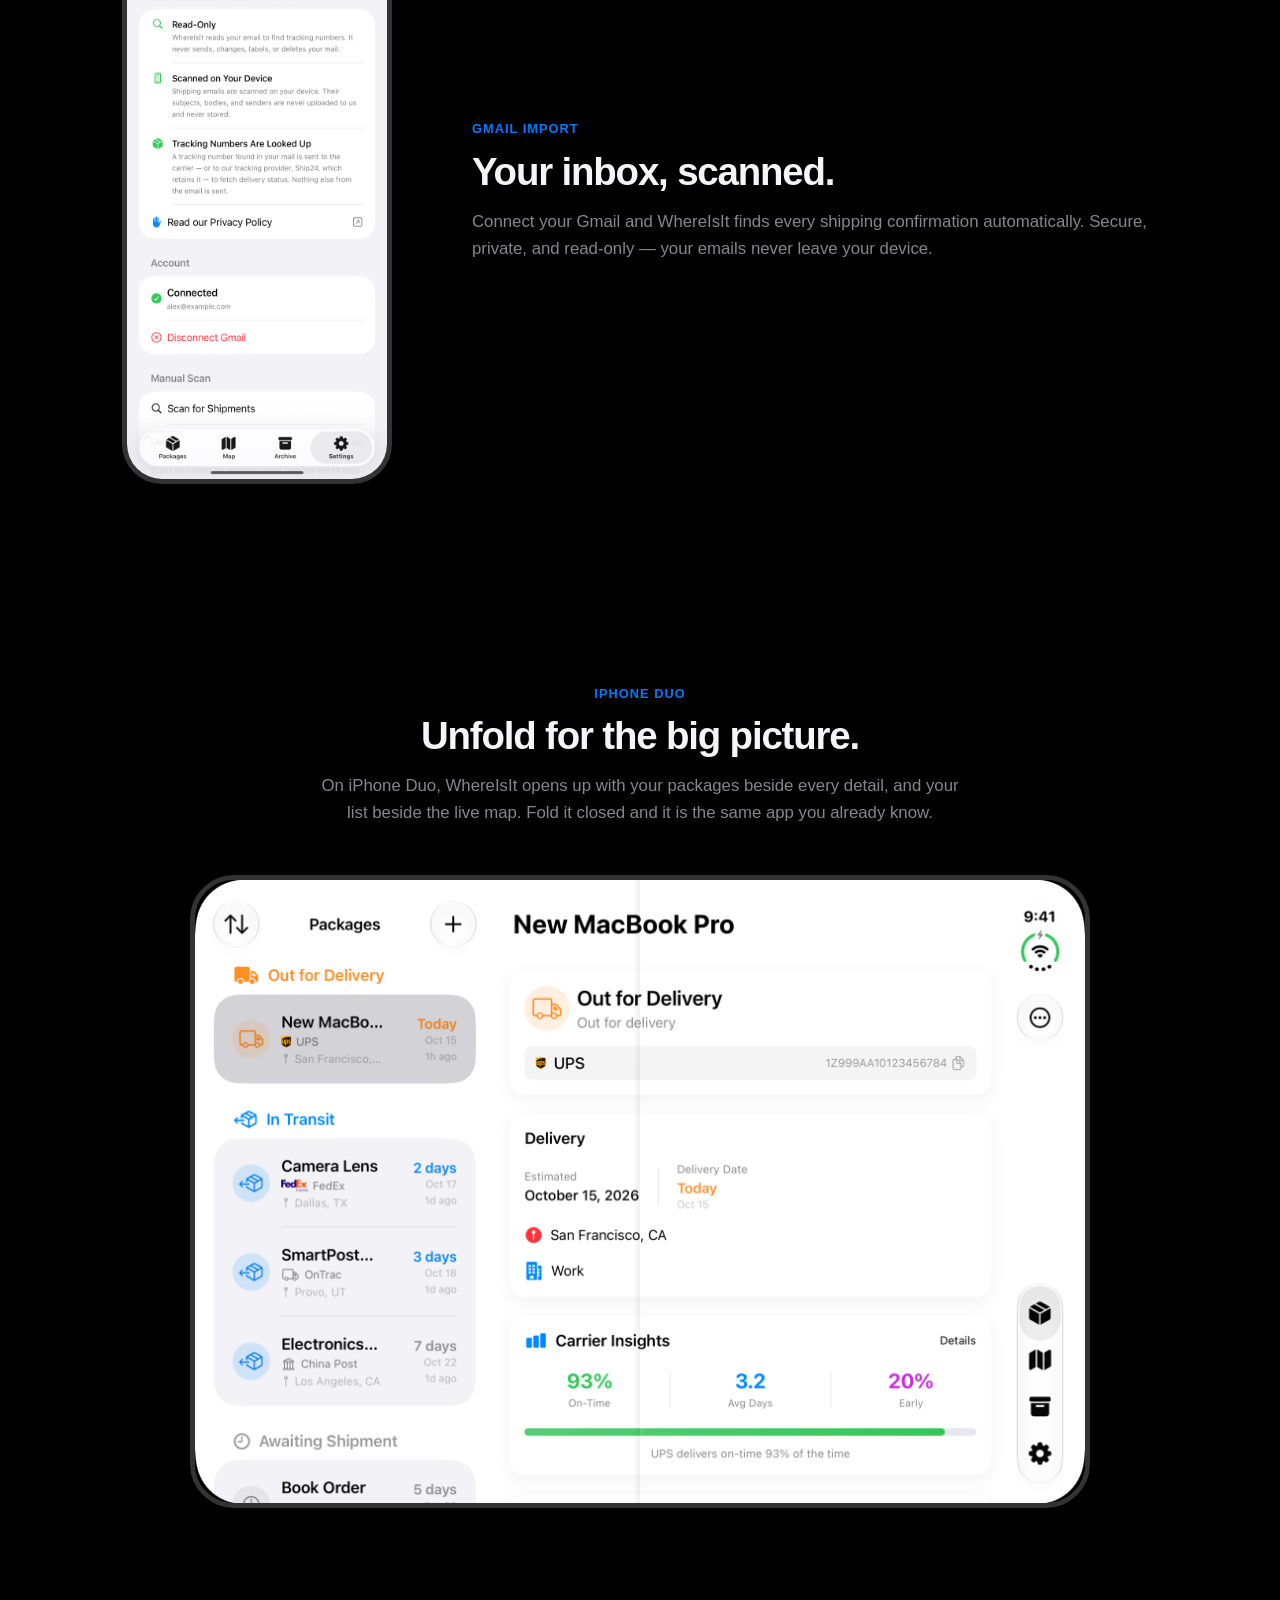
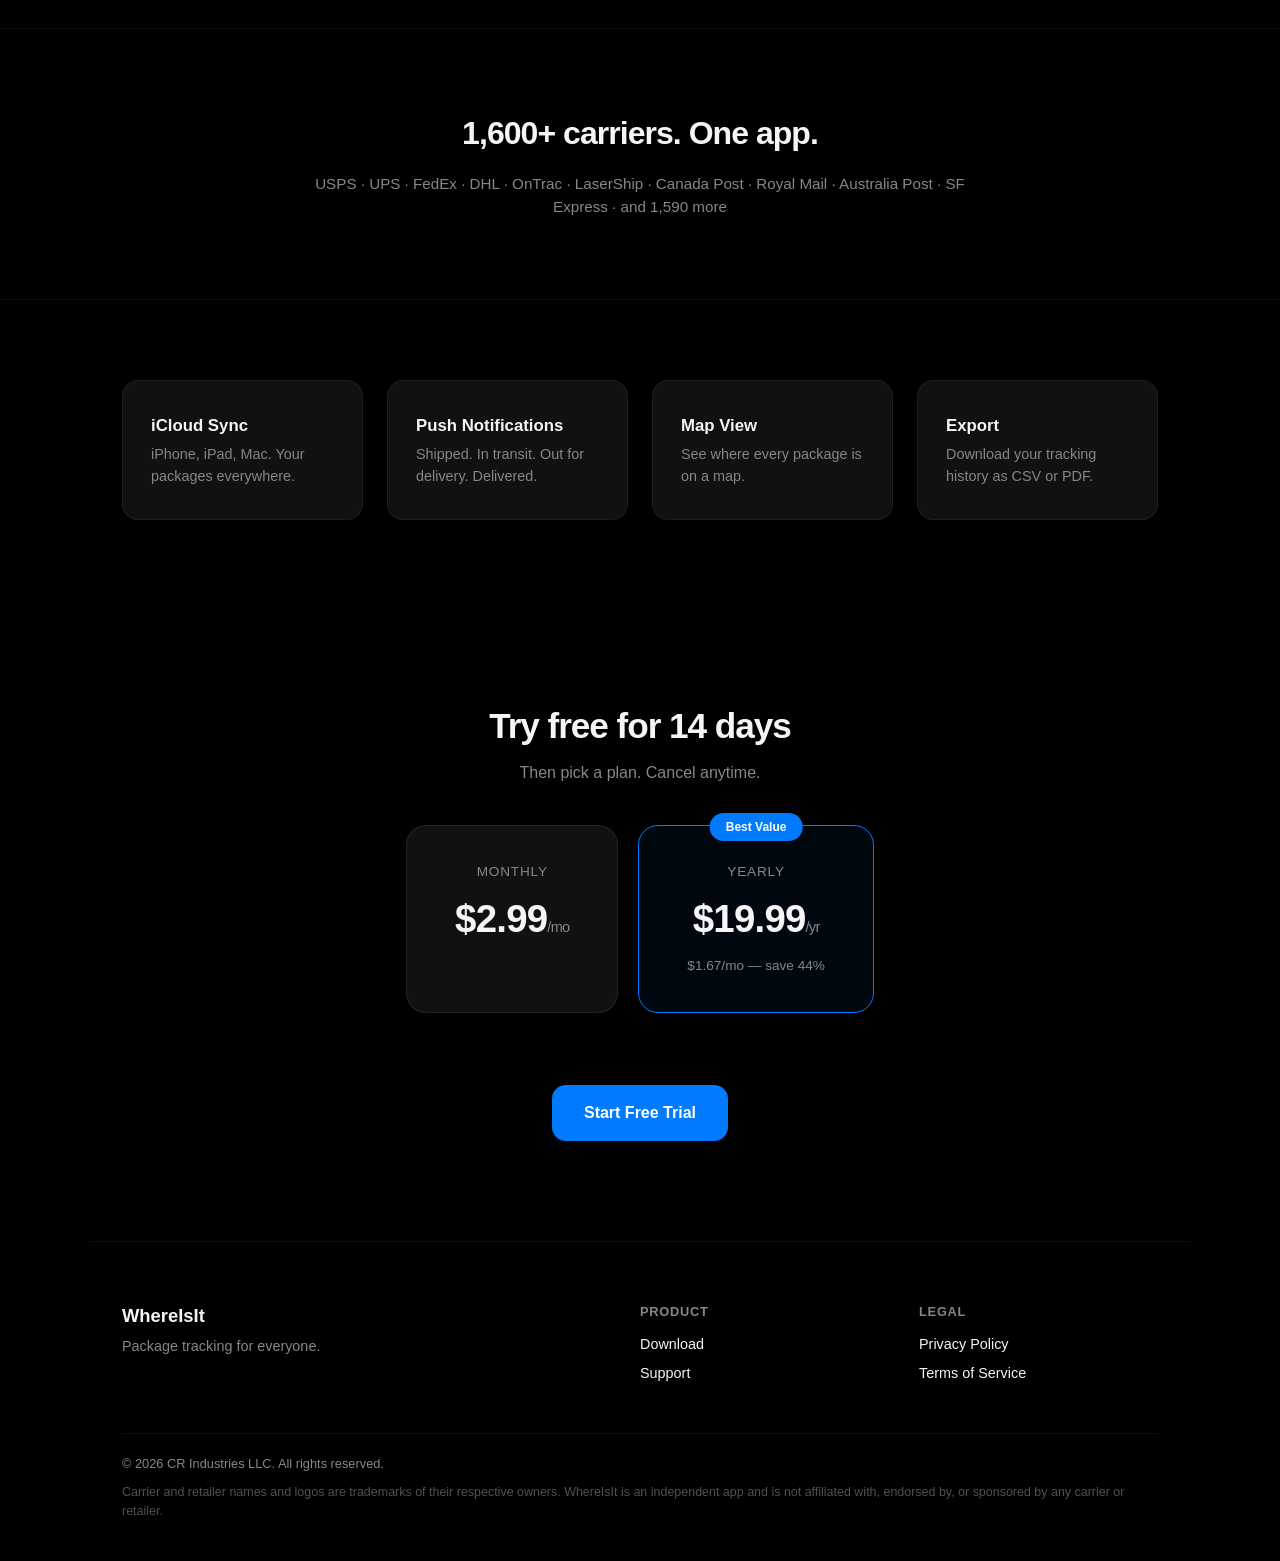
==== commit a270a34e: "Add iPhone Duo section with an unfolded screenshot Co-Authored-By: Claude Opus 5.5 (1M context) <nor" ====
--- a/index.html
+++ b/index.html
@@ -95,6 +95,18 @@
         </div>
     </section>
 
+    <!-- iPhone Duo -->
+    <section class="duo">
+        <div class="duo-text">
+            <div class="feature-label">iPhone Duo</div>
+            <h2>Unfold for the big picture.</h2>
+            <p>On iPhone Duo, WhereIsIt opens up with your packages beside every detail, and your list beside the live map. Fold it closed and it is the same app you already know.</p>
+        </div>
+        <div class="duo-frame">
+            <img src="screenshot-duo.png" alt="WhereIsIt on iPhone Duo, unfolded, with the package list beside the package details" onerror="this.parentElement.classList.add('placeholder')">
+        </div>
+    </section>
+
     <!-- Carriers -->
     <section class="carriers">
         <h2>1,600+ carriers. One app.</h2>
--- a/landing.css
+++ b/landing.css
@@ -225,6 +225,79 @@
 .feature-visual .phone-frame {
     width: 270px;
     height: 586px;
+}
+
+/* iPhone Duo */
+.duo {
+    max-width: 1100px;
+    margin: 0 auto;
+    padding: 0 32px 120px;
+    text-align: center;
+}
+
+.duo-text {
+    max-width: 640px;
+    margin: 0 auto 48px;
+}
+
+.duo-text h2 {
+    font-size: 2.4em;
+    font-weight: 700;
+    line-height: 1.1;
+    letter-spacing: -0.03em;
+}
+
+.duo-text p {
+    font-size: 1.05em;
+    color: var(--text-secondary);
+    margin-top: 16px;
+    line-height: 1.6;
+}
+
+/* Unfolded iPhone Duo, landscape: same bezel and shadow as .phone-frame, at the
+   inner display's 2853x2007 aspect, with a faint crease down the fold. */
+.duo-frame {
+    width: 100%;
+    max-width: 900px;
+    aspect-ratio: 2853 / 2007;
+    margin: 0 auto;
+    background: #000;
+    border-radius: 44px;
+    border: 5px solid #333;
+    overflow: hidden;
+    position: relative;
+    box-shadow: 0 20px 60px rgba(0, 0, 0, 0.5);
+}
+
+.duo-frame img {
+    display: block;
+    width: 100%;
+    height: 100%;
+    object-fit: cover;
+}
+
+.duo-frame::after {
+    content: '';
+    position: absolute;
+    top: 0;
+    bottom: 0;
+    left: 50%;
+    width: 14px;
+    transform: translateX(-50%);
+    background: linear-gradient(90deg, rgba(0, 0, 0, 0) 0%, rgba(0, 0, 0, 0.06) 45%, rgba(255, 255, 255, 0.08) 55%, rgba(0, 0, 0, 0) 100%);
+    pointer-events: none;
+}
+
+.duo-frame.placeholder {
+    display: flex;
+    align-items: center;
+    justify-content: center;
+}
+
+.duo-frame.placeholder::before {
+    content: 'Screenshot';
+    color: var(--text-secondary);
+    font-size: 0.85em;
 }
 
 /* Carriers */
@@ -453,11 +526,13 @@
 @media (max-width: 600px) {
     .hero-content h1 { font-size: 2em; }
     .feature-text h2 { font-size: 1.8em; }
+    .duo-text h2 { font-size: 1.8em; }
+    .duo-frame { border-radius: 24px; border-width: 3px; }
     .grid-features {
         grid-template-columns: 1fr;
     }
     nav { padding: 14px 20px; }
-    .hero, .features, .carriers, .grid-features, .pricing {
+    .hero, .features, .duo, .carriers, .grid-features, .pricing {
         padding-left: 20px;
         padding-right: 20px;
     }
